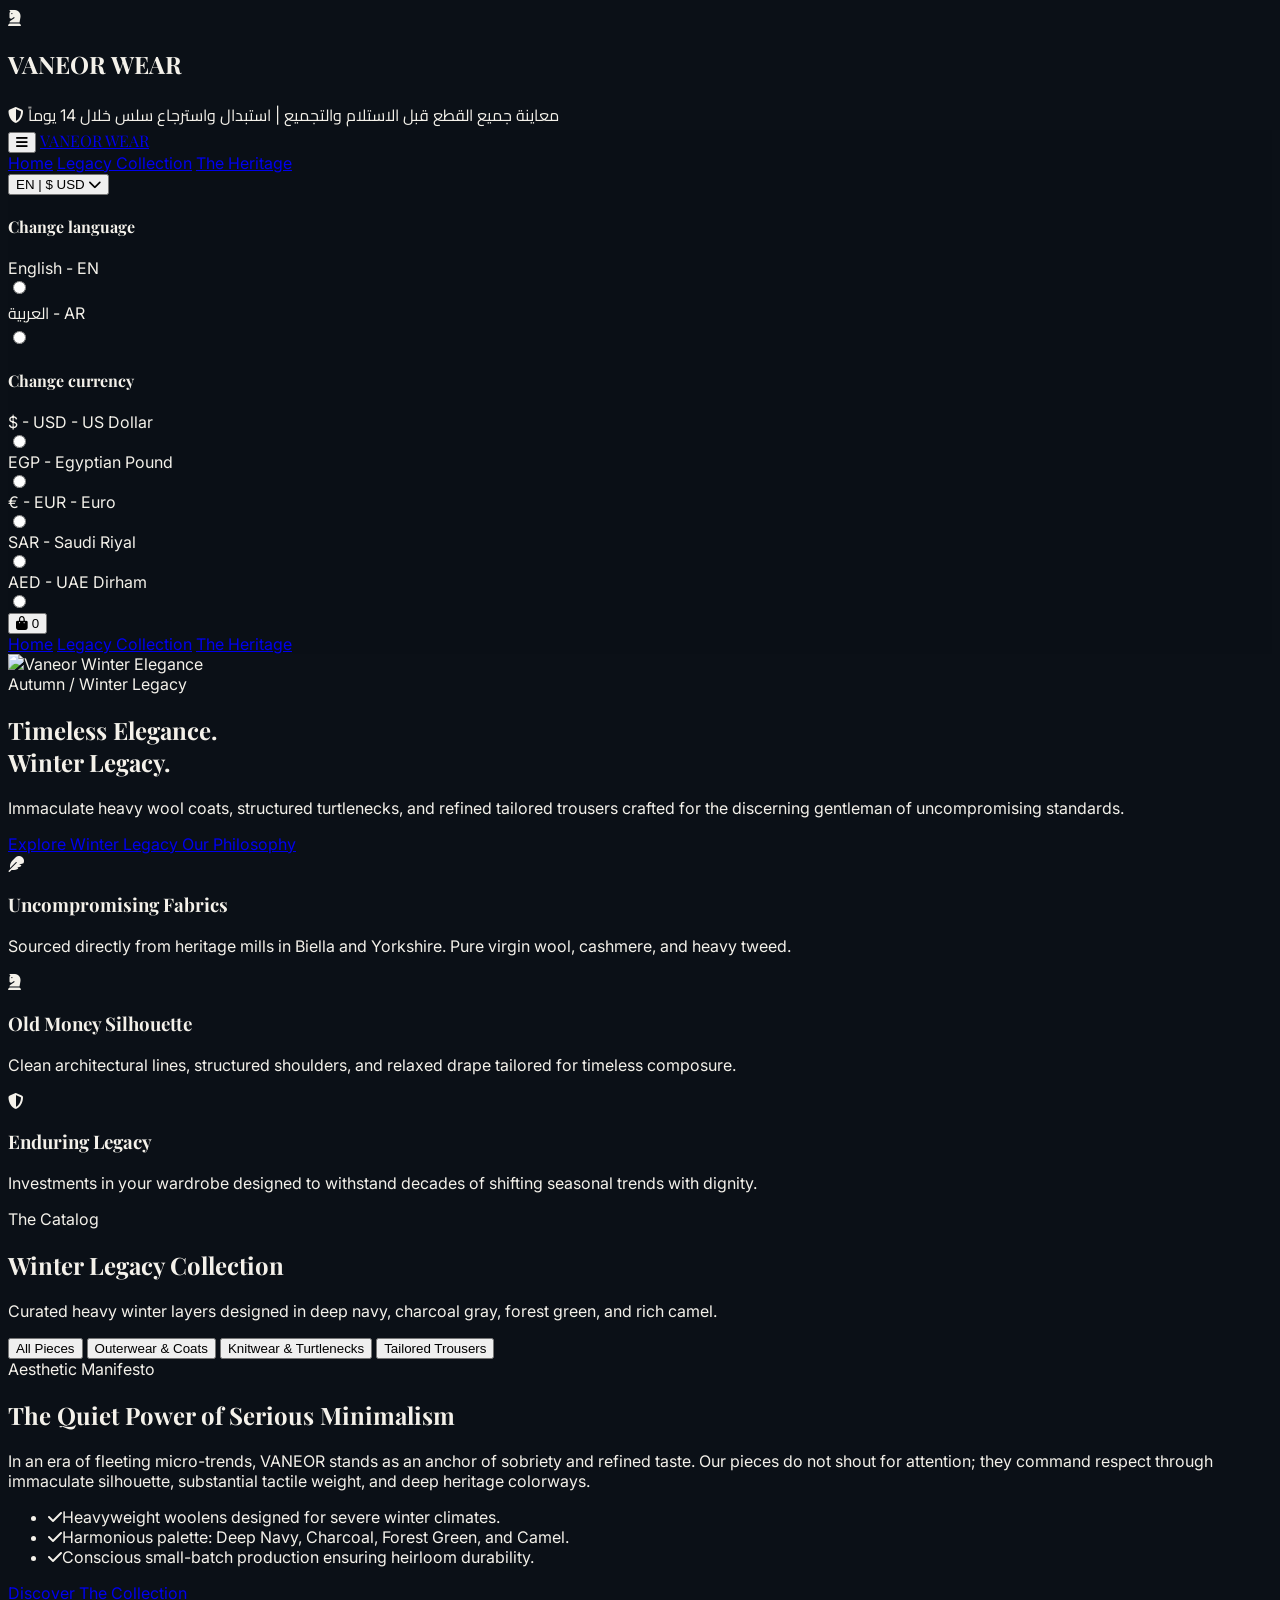
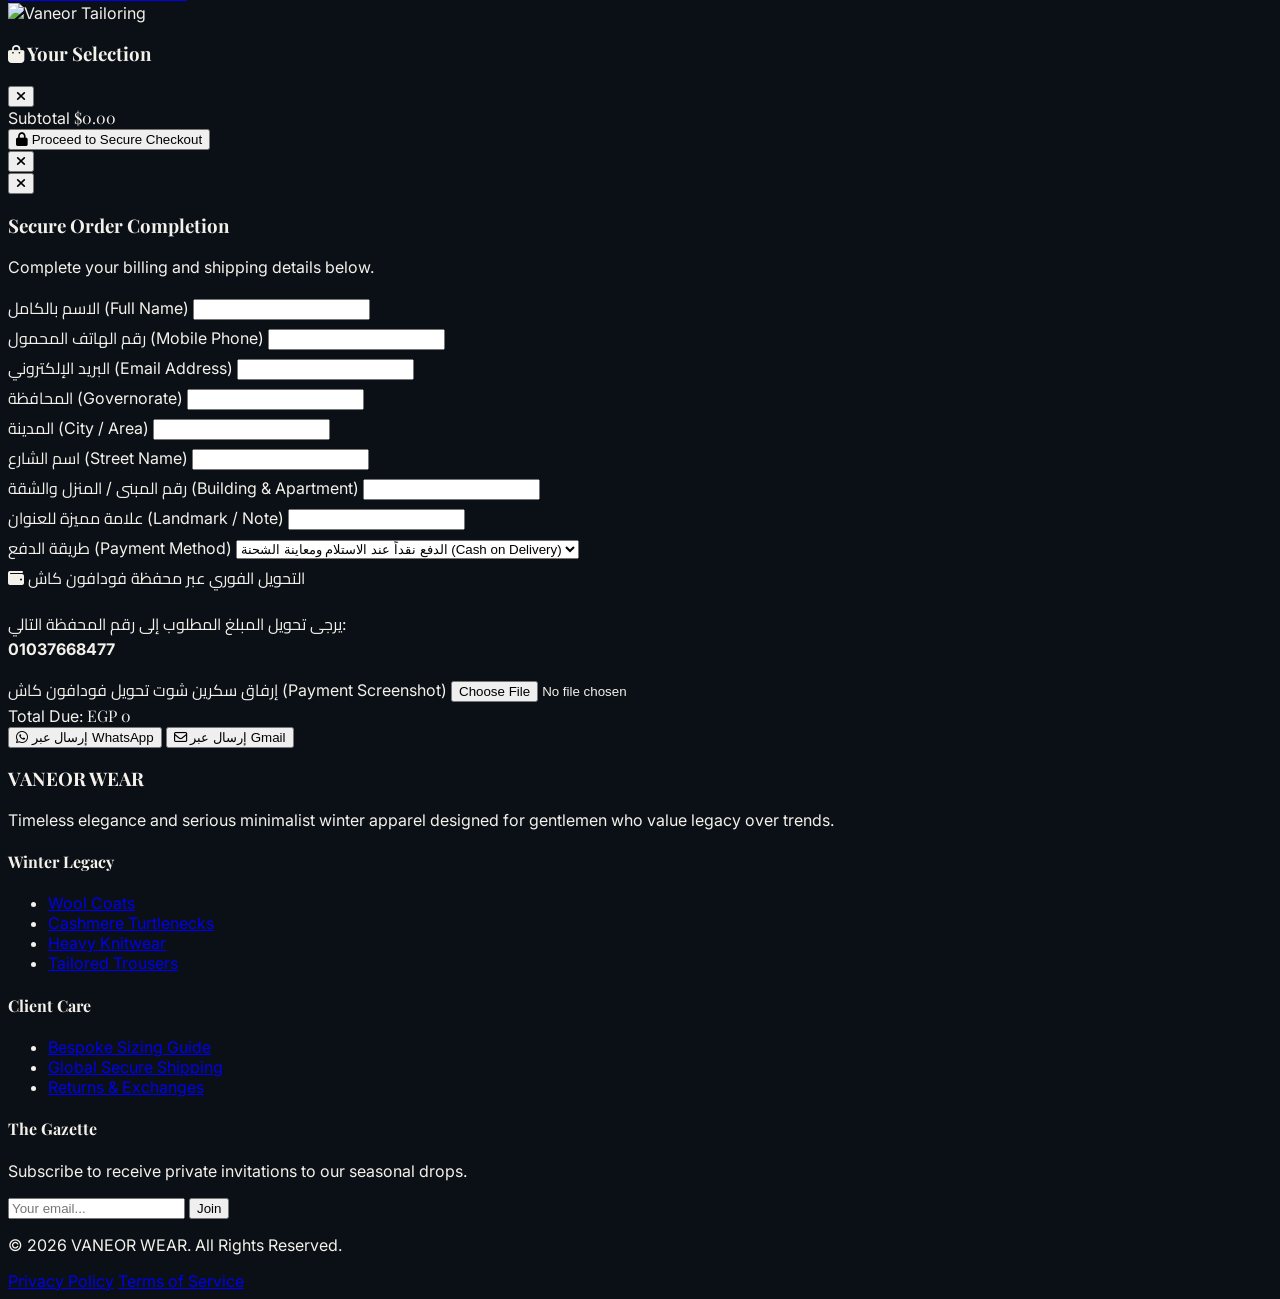
==== index.html @ 9602a4d9 "Update index.html" ====
<!DOCTYPE html>
<html lang="en" class="scroll-smooth" dir="ltr">
<head>
    <meta charset="UTF-8">
    <meta name="viewport" content="width=device-width, initial-scale=1.0">
    <title id="page-title">VANEOR WEAR | Timeless Elegance. Winter Legacy.</title>
    <meta name="description" content="VANEOR WEAR - Official Store for luxury winter apparel, heavy wool coats, and timeless minimalist menswear." />
    <script src="https://cdn.tailwindcss.com"></script>
    <script>
        tailwind.config = {
            theme: {
                extend: {
                    colors: {
                        vaneor: { navy: '#111827', charcoal: '#1F2937', forest: '#1E3A2F', camel: '#C5A880', cream: '#F4F1EA', sand: '#E6E1D6', dark: '#0B1017' }
                    },
                    fontFamily: { serif: ['Playfair Display', 'Cairo', 'serif'], sans: ['Inter', 'Cairo', 'sans-serif'] }
                }
            }
        }
    </script>
    <link rel="preconnect" href="https://fonts.googleapis.com">
    <link rel="preconnect" href="https://fonts.gstatic.com" crossorigin>
    <link href="https://fonts.googleapis.com/css2?family=Cairo:wght@400;600;700;900&family=Inter:wght@300;400;500;600&family=Playfair+Display:ital,wght@0,400;0,500;0,600;0,700;1,400&display=swap" rel="stylesheet">
    <link rel="stylesheet" href="https://cdnjs.cloudflare.com/ajax/libs/font-awesome/6.4.0/css/all.min.css">
    <link rel="stylesheet" href="https://cdn.jsdelivr.net/gh/lipis/flag-icons@7.0.0/css/flag-icons.min.css"/>
    <link rel="stylesheet" href="style.css">
</head>
<body class="bg-vaneor-dark text-vaneor-cream antialiased selection:bg-vaneor-camel selection:text-vaneor-dark">

    <!-- Global Loading Overlay to Prevent Content Flash -->
    <div id="store-loader" class="fixed inset-0 z-50 bg-vaneor-dark flex flex-col items-center justify-center transition-opacity duration-500">
        <div class="text-vaneor-camel text-4xl mb-4 animate-bounce"><i class="fa-solid fa-chess-knight"></i></div>
        <h2 class="font-serif text-xl tracking-[0.3em] text-vaneor-cream uppercase mb-2">VANEOR WEAR</h2>
        <div class="w-32 h-0.5 bg-gray-800 relative overflow-hidden">
            <div class="absolute inset-0 bg-vaneor-camel animate-[pulse_1s_infinite]"></div>
        </div>
    </div>

    <!-- Trust & Inspection Banner -->
    <div class="bg-vaneor-camel text-vaneor-dark text-[11px] sm:text-xs font-bold py-2 px-4 text-center tracking-wider uppercase border-b border-vaneor-camel/30">
        <i class="fa-solid fa-shield-halved mr-1"></i> <span data-i18n="trust-banner">معاينة جميع القطع قبل الاستلام والتجميع | استبدال واسترجاع سلس خلال 14 يوماً</span>
    </div>

    <!-- Navigation Bar -->
    <header id="navbar" class="sticky top-0 z-40 glass-nav border-b border-gray-800 transition-all duration-300">
        <div class="max-w-7xl mx-auto px-4 sm:px-6 lg:px-8 h-20 flex items-center justify-between">
            <button id="mobile-menu-btn" class="md:hidden text-vaneor-cream hover:text-vaneor-camel transition focus:outline-none p-1">
                <i class="fa-solid fa-bars text-xl"></i>
            </button>

            <a href="#" id="brand-logo-text" class="text-xl sm:text-3xl font-serif tracking-[0.2em] sm:tracking-[0.25em] font-bold text-vaneor-cream hover:text-vaneor-camel transition">
                VANEOR WEAR
            </a>

            <nav class="hidden md:flex items-center space-x-8 text-sm uppercase tracking-widest font-medium">
                <a href="#hero" data-i18n="nav-home" class="text-vaneor-camel transition">Home</a>
                <a href="#collection" data-i18n="nav-collection" class="hover:text-vaneor-camel transition">Legacy Collection</a>
                <a href="#about" data-i18n="nav-heritage" class="hover:text-vaneor-camel transition">The Heritage</a>
            </nav>

            <div class="flex items-center space-x-2 sm:space-x-4">
                <div class="relative">
                    <button id="lang-menu-btn" class="flex items-center space-x-1.5 sm:space-x-2 text-[11px] sm:text-xs uppercase tracking-wider text-vaneor-cream border border-gray-700 hover:border-vaneor-camel px-2.5 sm:px-3 py-1.5 rounded-sm bg-vaneor-navy/80 transition">
                        <span id="nav-flag-container" class="flex items-center"><span class="fi fi-gb text-xs sm:text-sm rounded-sm"></span></span>
                        <span id="nav-lang-code">EN</span>
                        <span class="text-gray-500">|</span>
                        <span id="nav-curr-code" class="text-vaneor-camel font-semibold">$ USD</span>
                        <i class="fa-solid fa-chevron-down text-[9px] text-vaneor-camel"></i>
                    </button>

                    <div id="lang-currency-dropdown" class="hidden absolute right-0 mt-3 w-64 sm:w-72 bg-vaneor-navy border border-gray-800 shadow-2xl rounded-sm p-4 sm:p-5 z-50 animate-fade-in text-left">
                        <div class="mb-4 pb-3 border-b border-gray-800">
                            <h4 data-i18n="change-language" class="text-xs font-semibold text-vaneor-camel uppercase tracking-wider mb-2.5">Change language</h4>
                            <div class="space-y-2 text-xs">
                                <label class="flex items-center justify-between cursor-pointer hover:text-vaneor-camel transition py-1">
                                    <div class="flex items-center space-x-3"><span class="fi fi-gb text-sm rounded-sm"></span><span>English - EN</span></div>
                                    <input type="radio" name="lang-option" value="en" onchange="setLanguage('en')" class="accent-vaneor-camel">
                                </label>
                                <label class="flex items-center justify-between cursor-pointer hover:text-vaneor-camel transition py-1">
                                    <div class="flex items-center space-x-3"><span class="fi fi-eg text-sm rounded-sm"></span><span>العربية - AR</span></div>
                                    <input type="radio" name="lang-option" value="ar" onchange="setLanguage('ar')" class="accent-vaneor-camel">
                                </label>
                            </div>
                        </div>

                        <div class="mb-1">
                            <h4 data-i18n="change-currency" class="text-xs font-semibold text-vaneor-camel uppercase tracking-wider mb-2.5">Change currency</h4>
                            <div class="space-y-2 text-xs">
                                <label class="flex items-center justify-between cursor-pointer hover:text-vaneor-camel transition py-1">
                                    <div class="flex items-center space-x-3"><span class="fi fi-us text-sm rounded-sm"></span><span>$ - USD - US Dollar</span></div>
                                    <input type="radio" name="curr-option" value="USD" onchange="setCurrency('USD')" class="accent-vaneor-camel">
                                </label>
                                <label class="flex items-center justify-between cursor-pointer hover:text-vaneor-camel transition py-1">
                                    <div class="flex items-center space-x-3"><span class="fi fi-eg text-sm rounded-sm"></span><span>EGP - Egyptian Pound</span></div>
                                    <input type="radio" name="curr-option" value="EGP" onchange="setCurrency('EGP')" class="accent-vaneor-camel">
                                </label>
                                <label class="flex items-center justify-between cursor-pointer hover:text-vaneor-camel transition py-1">
                                    <div class="flex items-center space-x-3"><span class="fi fi-eu text-sm rounded-sm"></span><span>€ - EUR - Euro</span></div>
                                    <input type="radio" name="curr-option" value="EUR" onchange="setCurrency('EUR')" class="accent-vaneor-camel">
                                </label>
                                <label class="flex items-center justify-between cursor-pointer hover:text-vaneor-camel transition py-1">
                                    <div class="flex items-center space-x-3"><span class="fi fi-sa text-sm rounded-sm"></span><span>SAR - Saudi Riyal</span></div>
                                    <input type="radio" name="curr-option" value="SAR" onchange="setCurrency('SAR')" class="accent-vaneor-camel">
                                </label>
                                <label class="flex items-center justify-between cursor-pointer hover:text-vaneor-camel transition py-1">
                                    <div class="flex items-center space-x-3"><span class="fi fi-ae text-sm rounded-sm"></span><span>AED - UAE Dirham</span></div>
                                    <input type="radio" name="curr-option" value="AED" onchange="setCurrency('AED')" class="accent-vaneor-camel">
                                </label>
                            </div>
                        </div>
                    </div>
                </div>

                <button id="cart-btn" class="relative text-vaneor-cream hover:text-vaneor-camel transition focus:outline-none p-2" aria-label="Shopping Cart">
                    <i class="fa-solid fa-bag-shopping text-xl"></i>
                    <span id="cart-badge" class="absolute top-0 right-0 bg-vaneor-camel text-vaneor-dark text-xs font-bold rounded-full h-5 w-5 flex items-center justify-center transform scale-0 transition-transform duration-300">0</span>
                </button>
            </div>
        </div>

        <div id="mobile-menu" class="hidden md:hidden bg-vaneor-navy/95 backdrop-blur-md border-b border-gray-800 px-6 py-6 space-y-4 animate-fade-in shadow-2xl">
            <a href="#hero" data-i18n="nav-home" onclick="toggleMobileMenu()" class="block text-sm uppercase tracking-widest text-vaneor-camel font-semibold">Home</a>
            <a href="#collection" data-i18n="nav-collection" onclick="toggleMobileMenu()" class="block text-sm uppercase tracking-widest text-gray-300 hover:text-vaneor-camel transition">Legacy Collection</a>
            <a href="#about" data-i18n="nav-heritage" onclick="toggleMobileMenu()" class="block text-sm uppercase tracking-widest text-gray-300 hover:text-vaneor-camel transition">The Heritage</a>
        </div>
    </header>

    <!-- Hero Section -->
    <section id="hero" class="relative min-h-[85vh] flex items-center justify-center overflow-hidden px-4">
        <div class="absolute inset-0 z-0">
           <img id="hero-bg-img" src="https://i.pinimg.com/736x/5d/62/13/5d62135a72920729abb6eb7f92fbeaf3.jpg" alt="Vaneor Winter Elegance" class="w-full h-full object-cover object-center filter brightness-[0.45] contrast-[1.1]">
            <div class="absolute inset-0 bg-gradient-to-t from-vaneor-dark via-transparent to-vaneor-dark/60"></div>
        </div>

        <div class="relative z-10 max-w-4xl mx-auto text-center py-20">
            <span id="hero-subtitle" data-i18n="hero-subtitle" class="inline-block text-xs sm:text-sm uppercase tracking-[0.3em] text-vaneor-camel mb-4 font-semibold border-b border-vaneor-camel/40 pb-2">
                Autumn / Winter Legacy
            </span>
            <h1 id="hero-title" class="text-3xl sm:text-6xl md:text-7xl font-serif font-bold tracking-tight text-vaneor-cream mb-6 leading-tight">
                Timeless Elegance. <br/><span class="italic font-normal text-vaneor-camel">Winter Legacy.</span>
            </h1>
            <p id="hero-desc" data-i18n="hero-desc" class="max-w-xl mx-auto text-sm sm:text-lg text-gray-300 font-light mb-8 sm:mb-10 leading-relaxed px-2">
                Immaculate heavy wool coats, structured turtlenecks, and refined tailored trousers crafted for the discerning gentleman of uncompromising standards.
            </p>
            <div class="flex flex-col sm:flex-row items-center justify-center gap-4 px-4">
                <a href="#collection" data-i18n="hero-btn-explore" class="w-full sm:w-auto px-8 py-4 bg-vaneor-camel text-vaneor-dark font-medium uppercase tracking-widest text-xs sm:text-sm hover:bg-white transition duration-300 shadow-xl text-center">
                    Explore Winter Legacy
                </a>
                <a href="#about" data-i18n="hero-btn-philosophy" class="w-full sm:w-auto px-8 py-4 border border-vaneor-cream/30 text-vaneor-cream font-medium uppercase tracking-widest text-xs sm:text-sm hover:border-vaneor-camel hover:text-vaneor-camel transition duration-300 text-center">
                    Our Philosophy
                </a>
            </div>
        </div>
    </section>

    <!-- Highlights -->
    <section class="py-12 sm:py-16 bg-vaneor-navy/50 border-y border-gray-800 px-4">
        <div class="max-w-7xl mx-auto">
            <div class="grid grid-cols-1 md:grid-cols-3 gap-8 text-center">
                <div class="p-4 sm:p-6">
                    <div class="text-vaneor-camel text-3xl mb-4"><i class="fa-solid fa-feather"></i></div>
                    <h3 data-i18n="feat1-title" class="font-serif text-lg font-semibold mb-2 text-vaneor-cream">Uncompromising Fabrics</h3>
                    <p data-i18n="feat1-desc" class="text-xs sm:text-sm text-gray-400 font-light">Sourced directly from heritage mills in Biella and Yorkshire. Pure virgin wool, cashmere, and heavy tweed.</p>
                </div>
                <div class="p-4 sm:p-6">
                    <div class="text-vaneor-camel text-3xl mb-4"><i class="fa-solid fa-chess-knight"></i></div>
                    <h3 data-i18n="feat2-title" class="font-serif text-lg font-semibold mb-2 text-vaneor-cream">Old Money Silhouette</h3>
                    <p data-i18n="feat2-desc" class="text-xs sm:text-sm text-gray-400 font-light">Clean architectural lines, structured shoulders, and relaxed drape tailored for timeless composure.</p>
                </div>
                <div class="p-4 sm:p-6">
                    <div class="text-vaneor-camel text-3xl mb-4"><i class="fa-solid fa-shield-halved"></i></div>
                    <h3 data-i18n="feat3-title" class="font-serif text-lg font-semibold mb-2 text-vaneor-cream">Enduring Legacy</h3>
                    <p data-i18n="feat3-desc" class="text-xs sm:text-sm text-gray-400 font-light">Investments in your wardrobe designed to withstand decades of shifting seasonal trends with dignity.</p>
                </div>
            </div>
        </div>
    </section>

    <!-- Catalog -->
    <section id="collection" class="py-16 sm:py-24 max-w-7xl mx-auto px-4 sm:px-6 lg:px-8">
        <div class="text-center max-w-2xl mx-auto mb-12 sm:mb-16">
            <span data-i18n="catalog-subtitle" class="text-xs uppercase tracking-[0.3em] text-vaneor-camel font-semibold mb-3 block">The Catalog</span>
            <h2 data-i18n="catalog-title" class="text-3xl sm:text-5xl font-serif font-bold text-vaneor-cream mb-4">Winter Legacy Collection</h2>
            <p data-i18n="catalog-desc" class="text-gray-400 text-xs sm:text-base font-light px-2">Curated heavy winter layers designed in deep navy, charcoal gray, forest green, and rich camel.</p>
        </div>

        <div id="filter-container" class="flex items-center justify-start sm:justify-center gap-2 overflow-x-auto pb-4 mb-10 no-scrollbar px-2">
            <button data-filter="all" data-i18n="filter-all" class="filter-btn active whitespace-nowrap px-5 py-2.5 text-xs uppercase tracking-widest font-medium transition duration-300 bg-vaneor-camel text-vaneor-dark shadow-md rounded-sm">All Pieces</button>
            <button data-filter="Outerwear" data-i18n="filter-outerwear" class="filter-btn whitespace-nowrap px-5 py-2.5 text-xs uppercase tracking-widest font-medium transition duration-300 bg-vaneor-navy/80 text-gray-300 hover:bg-vaneor-camel hover:text-vaneor-dark border border-gray-800 rounded-sm">Outerwear & Coats</button>
            <button data-filter="Knitwear" data-i18n="filter-knitwear" class="filter-btn whitespace-nowrap px-5 py-2.5 text-xs uppercase tracking-widest font-medium transition duration-300 bg-vaneor-navy/80 text-gray-300 hover:bg-vaneor-camel hover:text-vaneor-dark border border-gray-800 rounded-sm">Knitwear & Turtlenecks</button>
            <button data-filter="Trousers" data-i18n="filter-trousers" class="filter-btn whitespace-nowrap px-5 py-2.5 text-xs uppercase tracking-widest font-medium transition duration-300 bg-vaneor-navy/80 text-gray-300 hover:bg-vaneor-camel hover:text-vaneor-dark border border-gray-800 rounded-sm">Tailored Trousers</button>
        </div>

        <div id="product-grid" class="grid grid-cols-1 sm:grid-cols-2 lg:grid-cols-3 xl:grid-cols-4 gap-6 sm:gap-8 opacity-0 transition-opacity duration-500"></div>
    </section>

    <!-- Manifesto -->
    <section id="about" class="py-16 sm:py-24 bg-vaneor-navy/30 border-t border-gray-800 relative overflow-hidden px-4 sm:px-6 lg:px-8">
        <div class="max-w-7xl mx-auto">
            <div class="grid grid-cols-1 lg:grid-cols-2 gap-10 lg:gap-12 items-center">
                <div>
                    <span data-i18n="manifesto-tag" class="text-xs uppercase tracking-[0.3em] text-vaneor-camel font-semibold mb-3 block">Aesthetic Manifesto</span>
                    <h2 data-i18n="manifesto-title" class="text-2xl sm:text-4xl font-serif font-bold text-vaneor-cream mb-6 leading-snug">The Quiet Power of Serious Minimalism</h2>
                    <p data-i18n="manifesto-desc" class="text-gray-300 text-sm sm:text-base font-light mb-6 leading-relaxed">
                        In an era of fleeting micro-trends, VANEOR stands as an anchor of sobriety and refined taste. Our pieces do not shout for attention; they command respect through immaculate silhouette, substantial tactile weight, and deep heritage colorways.
                    </p>
                    <ul class="space-y-3 sm:space-y-4 mb-8 text-xs sm:text-sm text-gray-300 font-light">
                        <li class="flex items-center space-x-3"><i class="fa-solid fa-check text-vaneor-camel"></i><span data-i18n="m-point1">Heavyweight woolens designed for severe winter climates.</span></li>
                        <li class="flex items-center space-x-3"><i class="fa-solid fa-check text-vaneor-camel"></i><span data-i18n="m-point2">Harmonious palette: Deep Navy, Charcoal, Forest Green, and Camel.</span></li>
                        <li class="flex items-center space-x-3"><i class="fa-solid fa-check text-vaneor-camel"></i><span data-i18n="m-point3">Conscious small-batch production ensuring heirloom durability.</span></li>
                    </ul>
                    <a href="#collection" data-i18n="discover-btn" class="inline-block px-8 py-3.5 bg-transparent border border-vaneor-camel text-vaneor-camel hover:bg-vaneor-camel hover:text-vaneor-dark font-medium uppercase tracking-widest text-xs transition duration-300 text-center w-full sm:w-auto">
                        Discover The Collection
                    </a>
                </div>
                <div class="relative">
                    <div class="aspect-[4/5] overflow-hidden rounded-sm shadow-2xl border border-gray-800">
                        <img src="https://images.unsplash.com/photo-1507679799987-c73779587ccf?auto=format&fit=crop&q=80&w=1000" alt="Vaneor Tailoring" class="w-full h-full object-cover filter brightness-[0.85]">
                    </div>
                </div>
            </div>
        </div>
    </section>

    <!-- Cart Drawer -->
    <div id="cart-drawer" class="fixed inset-0 z-50 overflow-hidden pointer-events-none">
        <div id="cart-backdrop" class="absolute inset-0 bg-black/60 backdrop-blur-sm opacity-0 transition-opacity duration-300 pointer-events-none"></div>
        <div id="cart-panel" class="absolute inset-y-0 right-0 max-w-full sm:max-w-md w-full bg-vaneor-navy border-l border-gray-800 shadow-2xl flex flex-col transform translate-x-full transition-transform duration-300 pointer-events-auto">
            <div class="p-5 sm:p-6 border-b border-gray-800 flex items-center justify-between">
                <h3 class="font-serif text-lg sm:text-xl font-bold text-vaneor-cream flex items-center gap-2">
                    <i class="fa-solid fa-bag-shopping text-vaneor-camel"></i> <span data-i18n="cart-title">Your Selection</span>
                </h3>
                <button id="close-cart" class="text-gray-400 hover:text-vaneor-cream transition p-2"><i class="fa-solid fa-xmark text-xl"></i></button>
            </div>
            <div id="cart-items-container" class="flex-1 overflow-y-auto p-5 sm:p-6 space-y-4 divide-y divide-gray-800/60"></div>
            <div class="p-5 sm:p-6 border-t border-gray-800 bg-vaneor-dark/50">
                <div class="flex justify-between items-center mb-4">
                    <span data-i18n="cart-subtotal" class="text-xs sm:text-sm uppercase tracking-wider text-gray-400">Subtotal</span>
                    <span id="cart-total" class="font-serif text-lg sm:text-xl font-bold text-vaneor-camel">$0.00</span>
                </div>
                <button id="checkout-btn" data-i18n="cart-checkout" class="w-full py-3.5 sm:py-4 bg-vaneor-camel text-vaneor-dark font-medium uppercase tracking-widest text-xs hover:bg-white transition duration-300 shadow-xl flex items-center justify-center gap-2">
                    <i class="fa-solid fa-lock text-xs"></i> Proceed to Secure Checkout
                </button>
            </div>
        </div>
    </div>

    <!-- Quick View Modal -->
    <div id="quick-view-modal" class="fixed inset-0 z-50 flex items-center justify-center p-3 sm:p-4 overflow-y-auto opacity-0 pointer-events-none transition-opacity duration-300">
        <div id="modal-backdrop" class="fixed inset-0 bg-black/70 backdrop-blur-md"></div>
        <div class="relative bg-vaneor-navy border border-gray-800 rounded-sm max-w-4xl w-full p-4 sm:p-8 z-10 shadow-2xl transform scale-95 transition-transform duration-300 my-auto max-h-[90vh] overflow-y-auto" id="modal-content-box">
            <button id="close-modal" class="absolute top-3 right-3 sm:top-4 sm:right-4 text-gray-400 hover:text-vaneor-cream transition p-2 z-20"><i class="fa-solid fa-xmark text-xl"></i></button>
            <div id="modal-body" class="grid grid-cols-1 md:grid-cols-2 gap-6 sm:gap-8 items-center pt-4 sm:pt-0"></div>
        </div>
    </div>

    <!-- Checkout Modal -->
    <div id="checkout-modal" class="fixed inset-0 z-50 flex items-center justify-center p-3 sm:p-4 overflow-y-auto opacity-0 pointer-events-none transition-opacity duration-300">
        <div id="checkout-backdrop" class="fixed inset-0 bg-black/70 backdrop-blur-md"></div>
        <div class="relative bg-vaneor-navy border border-gray-800 rounded-sm max-w-2xl w-full p-5 sm:p-8 z-10 shadow-2xl transform scale-95 transition-transform duration-300 my-auto max-h-[90vh] overflow-y-auto">
            <button id="close-checkout" class="absolute top-3 right-3 sm:top-4 sm:right-4 text-gray-400 hover:text-vaneor-cream transition p-2"><i class="fa-solid fa-xmark text-xl"></i></button>
            <h3 data-i18n="checkout-title" class="font-serif text-xl sm:text-2xl font-bold text-vaneor-cream mb-1">Secure Order Completion</h3>
            <p data-i18n="checkout-desc" class="text-xs text-gray-400 mb-6">Complete your billing and shipping details below.</p>
            
           <form id="order-form" class="space-y-4" autocomplete="off">
                <div>
                    <label class="block text-xs uppercase tracking-wider text-gray-300 mb-1 font-bold">الاسم بالكامل (Full Name)</label>
                    <input type="text" id="cust-name" required class="w-full bg-vaneor-dark border border-gray-700 rounded-sm px-4 py-3 text-sm text-vaneor-cream focus:outline-none focus:border-vaneor-camel">
                </div>
                
                <div class="grid grid-cols-1 sm:grid-cols-2 gap-4">
                    <div>
                        <label class="block text-xs uppercase tracking-wider text-gray-300 mb-1 font-bold">رقم الهاتف المحمول (Mobile Phone)</label>
                        <input type="tel" id="cust-phone" required class="w-full bg-vaneor-dark border border-gray-700 rounded-sm px-4 py-3 text-sm text-vaneor-cream focus:outline-none focus:border-vaneor-camel">
                    </div>
                    <div>
                        <label class="block text-xs uppercase tracking-wider text-gray-300 mb-1 font-bold">البريد الإلكتروني (Email Address)</label>
                        <input type="email" id="cust-email" required class="w-full bg-vaneor-dark border border-gray-700 rounded-sm px-4 py-3 text-sm text-vaneor-cream focus:outline-none focus:border-vaneor-camel">
                    </div>
                </div>

                <div class="grid grid-cols-1 sm:grid-cols-2 gap-4">
                    <div>
                        <label class="block text-xs uppercase tracking-wider text-gray-300 mb-1 font-bold">المحافظة (Governorate)</label>
                        <input type="text" id="cust-gov" required class="w-full bg-vaneor-dark border border-gray-700 rounded-sm px-4 py-3 text-sm text-vaneor-cream focus:outline-none focus:border-vaneor-camel">
                    </div>
                    <div>
                        <label class="block text-xs uppercase tracking-wider text-gray-300 mb-1 font-bold">المدينة (City / Area)</label>
                        <input type="text" id="cust-city" required class="w-full bg-vaneor-dark border border-gray-700 rounded-sm px-4 py-3 text-sm text-vaneor-cream focus:outline-none focus:border-vaneor-camel">
                    </div>
                </div>

                <div class="grid grid-cols-1 sm:grid-cols-2 gap-4">
                    <div>
                        <label class="block text-xs uppercase tracking-wider text-gray-300 mb-1 font-bold">اسم الشارع (Street Name)</label>
                        <input type="text" id="cust-street" required class="w-full bg-vaneor-dark border border-gray-700 rounded-sm px-4 py-3 text-sm text-vaneor-cream focus:outline-none focus:border-vaneor-camel">
                    </div>
                    <div>
                        <label class="block text-xs uppercase tracking-wider text-gray-300 mb-1 font-bold">رقم المبنى / المنزل والشقة (Building & Apartment)</label>
                        <input type="text" id="cust-building" required class="w-full bg-vaneor-dark border border-gray-700 rounded-sm px-4 py-3 text-sm text-vaneor-cream focus:outline-none focus:border-vaneor-camel">
                    </div>
                </div>

                <div>
                    <label class="block text-xs uppercase tracking-wider text-gray-300 mb-1 font-bold">علامة مميزة للعنوان (Landmark / Note)</label>
                    <input type="text" id="cust-landmark" class="w-full bg-vaneor-dark border border-gray-700 rounded-sm px-4 py-3 text-sm text-vaneor-cream focus:outline-none focus:border-vaneor-camel">
                </div>

                <div class="border-t border-gray-800 pt-4">
                    <label class="block text-xs uppercase tracking-wider text-vaneor-camel mb-2 font-bold">طريقة الدفع (Payment Method)</label>
                    <select id="cust-payment-method" onchange="togglePaymentFields(this.value)" class="w-full bg-vaneor-dark border border-gray-700 rounded-sm px-4 py-3 text-sm text-vaneor-cream focus:outline-none focus:border-vaneor-camel">
                        <option value="cod">الدفع نقداً عند الاستلام ومعاينة الشحنة (Cash on Delivery)</option>
                        <option value="vodafone">فودافون كاش (Vodafone Cash)</option>
                    </select>
                </div>

                <div id="vodafone-details-container" class="hidden space-y-3 p-4 bg-vaneor-navy/80 border border-vaneor-camel/40 rounded-sm">
                    <div class="flex items-center space-x-2 text-vaneor-camel font-bold text-xs">
                        <i class="fa-solid fa-wallet text-sm"></i>
                        <span>التحويل الفوري عبر محفظة فودافون كاش</span>
                    </div>
                    <p class="text-xs text-gray-300 leading-relaxed font-light">
                        يرجى تحويل المبلغ المطلوب إلى رقم المحفظة التالي: <br>
                        <strong class="text-vaneor-camel text-sm tracking-wider select-all bg-vaneor-dark px-2 py-1 inline-block mt-1 border border-gray-700" id="vodafone-number-display">01037668477</strong>
                    </p>
                    <div>
                        <label class="block text-xs uppercase tracking-wider text-vaneor-camel mb-1 font-bold">إرفاق سكرين شوت تحويل فودافون كاش (Payment Screenshot)</label>
                        <input type="file" id="vodafone-receipt-file" accept="image/*" onchange="handleFileSelect(this)" class="w-full bg-vaneor-dark border border-gray-700 rounded-sm px-3 py-2 text-xs text-gray-400 file:mr-4 file:py-1.5 file:px-3 file:rounded-sm file:border-0 file:text-xs file:font-bold file:bg-vaneor-camel file:text-vaneor-dark hover:file:bg-white cursor-pointer">
                        <span id="file-chosen-name" class="text-[11px] text-vaneor-camel mt-1 block font-bold"></span>
                    </div>
                </div>

                <div class="pt-4 flex flex-col sm:flex-row items-center justify-between gap-4 border-t border-gray-800">
                    <div>
                        <span data-i18n="total-due" class="text-xs text-gray-400 block">Total Due:</span>
                        <span id="checkout-total-price" class="font-serif text-lg font-bold text-vaneor-camel">EGP 0</span>
                    </div>
                    <div class="flex flex-col sm:flex-row gap-2 w-full sm:w-auto">
                        <button type="button" onclick="dispatchOrder('whatsapp')" class="w-full sm:w-auto px-6 py-3.5 bg-emerald-600 hover:bg-emerald-500 text-white font-bold uppercase tracking-widest text-xs transition duration-300 shadow-xl flex items-center justify-center gap-2">
                            <i class="fa-brands fa-whatsapp text-base"></i> إرسال عبر WhatsApp
                        </button>
                        <button type="button" onclick="dispatchOrder('gmail')" class="w-full sm:w-auto px-6 py-3.5 bg-vaneor-camel text-vaneor-dark font-bold uppercase tracking-widest text-xs hover:bg-white transition duration-300 shadow-xl flex items-center justify-center gap-2">
                            <i class="fa-regular fa-envelope text-base"></i> إرسال عبر Gmail
                        </button>
                    </div>
                </div>
            </form>
        </div>
    </div>

    <!-- Toast Container -->
    <div id="toast-container" class="fixed bottom-6 right-6 z-50 flex flex-col space-y-3 pointer-events-none max-w-[90vw]"></div>

    <!-- Footer -->
    <footer id="footer" class="bg-vaneor-dark border-t border-gray-800 pt-16 pb-12 px-4 sm:px-6 lg:px-8">
        <div class="max-w-7xl mx-auto">
            <div class="grid grid-cols-1 sm:grid-cols-2 md:grid-cols-4 gap-10 mb-12">
                <div class="space-y-4">
                    <h3 id="footer-brand" class="text-2xl font-serif font-bold tracking-[0.2em] text-vaneor-cream">VANEOR WEAR</h3>
                    <p data-i18n="footer-about" class="text-xs text-gray-400 font-light leading-relaxed">
                        Timeless elegance and serious minimalist winter apparel designed for gentlemen who value legacy over trends.
                    </p>
                </div>
                <div>
                    <h4 data-i18n="footer-legacy" class="text-xs uppercase tracking-[0.2em] font-semibold text-vaneor-camel mb-4">Winter Legacy</h4>
                    <ul class="space-y-2.5 text-xs text-gray-400 font-light">
                        <li><a href="#collection" data-i18n="cat-coats" class="hover:text-vaneor-cream transition">Wool Coats</a></li>
                        <li><a href="#collection" data-i18n="cat-turtlenecks" class="hover:text-vaneor-cream transition">Cashmere Turtlenecks</a></li>
                        <li><a href="#collection" data-i18n="cat-knitwear" class="hover:text-vaneor-cream transition">Heavy Knitwear</a></li>
                        <li><a href="#collection" data-i18n="cat-trousers" class="hover:text-vaneor-cream transition">Tailored Trousers</a></li>
                    </ul>
                </div>
                <div>
                    <h4 data-i18n="footer-care" class="text-xs uppercase tracking-[0.2em] font-semibold text-vaneor-camel mb-4">Client Care</h4>
                    <ul class="space-y-2.5 text-xs text-gray-400 font-light">
                        <li><a href="#" data-i18n="care-size" class="hover:text-vaneor-cream transition">Bespoke Sizing Guide</a></li>
                        <li><a href="#" data-i18n="care-shipping" class="hover:text-vaneor-cream transition">Global Secure Shipping</a></li>
                        <li><a href="#" data-i18n="care-returns" class="hover:text-vaneor-cream transition">Returns & Exchanges</a></li>
                    </ul>
                </div>
                <div>
                    <h4 data-i18n="footer-gazette" class="text-xs uppercase tracking-[0.2em] font-semibold text-vaneor-camel mb-4">The Gazette</h4>
                    <p data-i18n="gazette-desc" class="text-xs text-gray-400 font-light mb-4">Subscribe to receive private invitations to our seasonal drops.</p>
                    <form onsubmit="event.preventDefault(); showToast('Subscribed successfully to Vaneor Gazette.');" class="flex">
                        <input type="email" placeholder="Your email..." required class="bg-vaneor-navy border border-gray-700 text-xs px-3 py-2.5 text-vaneor-cream focus:outline-none focus:border-vaneor-camel w-full">
                        <button type="submit" data-i18n="join-btn" class="bg-vaneor-camel text-vaneor-dark px-4 py-2.5 text-xs uppercase font-medium hover:bg-white transition">Join</button>
                    </form>
                </div>
            </div>
            <div class="border-t border-gray-900 pt-8 flex flex-col sm:flex-row items-center justify-between text-xs text-gray-500 font-light gap-4">
                <p>&copy; 2026 VANEOR WEAR. All Rights Reserved.</p>
                <div class="flex space-x-6">
                    <a href="#" class="hover:text-gray-400 transition">Privacy Policy</a>
                    <a href="#" class="hover:text-gray-400 transition">Terms of Service</a>
                </div>
            </div>
        </div>
    </footer>

    <!-- Firebase Storefront Script -->
    <script type="module">
        import { initializeApp } from "https://www.gstatic.com/firebasejs/10.12.0/firebase-app.js";
        import { getFirestore, collection, getDocs, getDoc, doc } from "https://www.gstatic.com/firebasejs/10.12.0/firebase-firestore.js";

        const firebaseConfig = {
            apiKey: "AIzaSyDbU4p7LYnhFE1Pdbgw1_2EjeDHHv4ca-8",
            authDomain: "vaneor-wear-b37cb.firebaseapp.com",
            projectId: "vaneor-wear-b37cb",
            storageBucket: "vaneor-wear-b37cb.appspot.com",
            messagingSenderId: "241436806989",
            appId: "1:241436806989:web:88460822fd2882e1edf104"
        };

        const app = initializeApp(firebaseConfig);
        const db = getFirestore(app);

        // Currencies with live exchange rates fallback
       const currencies = {
            EGP: { symbol: 'EGP ', rate: 1, name: 'Egyptian Pound' },
            USD: { symbol: '$', rate: 1 / 50.5, name: 'US Dollar' }, // أو معدل الصرف الحقيقي الحالي
            EUR: { symbol: '€', rate: 1 / 55, name: 'Euro' },
            SAR: { symbol: 'SAR ', rate: 1 / 13.5, name: 'Saudi Riyal' },
            AED: { symbol: 'AED ', rate: 1 / 13.7, name: 'UAE Dirham' }
        };

        const flags = { en: 'fi-gb', ar: 'fi-eg' };

        const translations = {
            en: {
                "change-language": "Change language", "change-currency": "Change currency",
                "nav-home": "Home", "nav-collection": "Legacy Collection", "nav-heritage": "The Heritage",
                "hero-subtitle": "Autumn / Winter Legacy", "hero-title": "Timeless Elegance. Winter Legacy.",
                "hero-desc": "Immaculate heavy wool coats, structured turtlenecks, and refined tailored trousers.",
                "hero-btn-explore": "Explore Winter Legacy", "hero-btn-philosophy": "Our Philosophy",
                "catalog-subtitle": "The Catalog", "catalog-title": "Winter Legacy Collection",
                "catalog-desc": "Curated heavy winter layers designed in deep navy, charcoal gray, forest green, and rich camel.",
                "filter-all": "All Pieces", "filter-outerwear": "Outerwear & Coats", "filter-knitwear": "Knitwear & Turtlenecks", "filter-trousers": "Tailored Trousers",
                "cart-title": "Your Selection", "cart-subtotal": "Subtotal", "cart-checkout": "Proceed to Secure Checkout",
                "checkout-title": "Secure Order Completion", "checkout-desc": "Complete your billing and shipping details below.",
                "total-due": "Total Due:", "quick-view": "Select Size & Details", "add-bag": "Add to Bag", "select-size": "Select Size Required", "size-warning": "Please select a size before adding to bag."
            },
            ar: {
                "change-language": "تغيير اللغة", "change-currency": "تغيير العملة",
                "nav-home": "الرئيسية", "nav-collection": "المجموعة الشتوية", "nav-heritage": "عن الفخامة",
                "hero-subtitle": "إرث الخريف والشتاء", "hero-title": "أناقة خالدة. إرث شتوي.",
                "hero-desc": "معاطف صوف ثقيلة، بلوفرات هاي كول فاخرة، وبنطلونات كلاسيكية مفصلة صُممت للرجل الأنيق.",
                "hero-btn-explore": "اكتشف المجموعة الشتوية", "hero-btn-philosophy": "فلسفتنا",
                "catalog-subtitle": "الكتالوج", "catalog-title": "تشكيلة الشتاء الملكية",
                "catalog-desc": "قطع كلاسيكية فاخرة بألوان الشتاء الجادة.",
                "filter-all": "جميع القطع", "filter-outerwear": "معاطف وجواكت", "filter-knitwear": "تريكو وهاي كول", "filter-trousers": "بنطلونات كلاسيك",
                "cart-title": "حقيبة التسوق", "cart-subtotal": "المجموع الفرعي", "cart-checkout": "إتمام الطلب الفاخر",
                "checkout-title": "تأكيد الطلب الفاخر", "checkout-desc": "قم بإدخال بيانات الشحن والدفع الخاصة بك أدناه.",
                "total-due": "المجموع الكلي:", "quick-view": "اختر المقاس والتفاصيل", "add-bag": "إضافة للحقيبة", "select-size": "اختر المقاس المطلوب", "size-warning": "يرجى اختيار المقاس المناسب قبل الإضافة للحقيّبة."
            }
        };

        let currentLang = localStorage.getItem('vaneor_lang') || 'en';
        let currentCurr = localStorage.getItem('vaneor_curr') || 'USD';
        let products = [];
        let siteContent = {};
        let siteSettings = {};
        let cart = JSON.parse(localStorage.getItem('vaneor_cart')) || [];
        let selectedSizeState = null;
        let currentQuantityState = 1;
        let pendingActionUrl = null;

        const kachingAudio = new Audio('https://assets.mixkit.co/active_storage/sfx/2013/2013-preview.mp3');

        // Fetch live market exchange rates automatically
        async function fetchLiveExchangeRates() {
            try {
                const response = await fetch('https://open.er-api.com/v6/latest/USD');
                const data = await response.json();
                if (data && data.rates) {
                    if (data.rates.EGP) currencies.EGP.rate = data.rates.EGP;
                    if (data.rates.EUR) currencies.EUR.rate = data.rates.EUR;
                    if (data.rates.SAR) currencies.SAR.rate = data.rates.SAR;
                    if (data.rates.AED) currencies.AED.rate = data.rates.AED;
                }
            } catch (e) {
                console.warn("Using fallback static exchange rates:", e);
            }
        }

        async function initStore() {
            try {
                // Fetch live exchange rates in background
                await fetchLiveExchangeRates();

                // Fetch Products from Cloud Firestore
                const querySnapshot = await getDocs(collection(db, "products"));
                products = [];
                querySnapshot.forEach((docSnap) => {
                    products.push(docSnap.data());
                });

                // Fetch Settings
                const settingsDoc = await getDoc(doc(db, "settings", "store_settings"));
                if(settingsDoc.exists()) {
                    siteSettings = settingsDoc.data();
                } else {
                    siteSettings = { whatsapp: "201037664877", email: "vaneor.wear@gmail.com" };
                }

                // Fetch Content
                const contentDoc = await getDoc(doc(db, "content", "store_content"));
                if(contentDoc.exists()) {
                    siteContent = contentDoc.data();
                } else {
                    siteContent = {
                        brand: "VANEOR WEAR",
                        subtitle: "Autumn / Winter Legacy",
                        title: "Timeless Elegance. Winter Legacy.",
                        heroBg: "https://i.pinimg.com/736x/5d/62/13/5d62135a72920729abb6eb7f92fbeaf3.jpg",
                        desc: "Immaculate heavy wool coats..."
                    };
                }

                // Update UI elements dynamically from cloud
                applySiteContent();
                initRadioStates();
                applyLanguage(currentLang);
                applyCurrency(currentCurr);
                renderProducts('all');
                updateCartUI();
                setupEventListeners();
                createCustomAlertModal();

                // Smoothly hide loader and reveal product grid
                const loader = document.getElementById('store-loader');
                if(loader) {
                    loader.style.opacity = '0';
                    setTimeout(() => loader.remove(), 500);
                }
                document.getElementById('product-grid').classList.remove('opacity-0');

            } catch (err) {
                console.error("Error initializing cloud store:", err);
                const loader = document.getElementById('store-loader');
                if(loader) loader.remove();
                document.getElementById('product-grid').classList.remove('opacity-0');
            }
        }

        function initRadioStates() {
            const langRadio = document.querySelector(`input[name="lang-option"][value="${currentLang}"]`);
            if(langRadio) langRadio.checked = true;

            const currRadio = document.querySelector(`input[name="curr-option"][value="${currentCurr}"]`);
            if(currRadio) currRadio.checked = true;
        }

      window.formatPrice = function(baseAmount) {
            const curr = currencies[currentCurr] || currencies.EGP;
            const converted = baseAmount * curr.rate;
            return `${curr.symbol}${converted.toLocaleString(undefined, { minimumFractionDigits: 0, maximumFractionDigits: 2 })}`;
        }

        window.setLanguage = function(lang) {
            currentLang = lang;
            localStorage.setItem('vaneor_lang', lang);
            applyLanguage(lang);
            renderProducts('all');
            updateCartUI();
        }

        function applyLanguage(lang) {
            document.documentElement.lang = lang;
            document.documentElement.dir = lang === 'ar' ? 'rtl' : 'ltr';

            const flagClass = flags[lang] || 'fi-gb';
            document.getElementById('nav-flag-container').innerHTML = `<span class="fi ${flagClass} text-xs sm:text-sm rounded-sm"></span>`;
            document.getElementById('nav-lang-code').innerText = lang.toUpperCase();

            document.querySelectorAll('[data-i18n]').forEach(el => {
                const key = el.getAttribute('data-i18n');
                const langDict = translations[lang] || translations.en;
                if (langDict && langDict[key]) {
                    el.innerText = langDict[key];
                }
            });
        }

        window.setCurrency = function(currCode) {
            currentCurr = currCode;
            localStorage.setItem('vaneor_curr', currCode);
            applyCurrency(currCode);
            renderProducts('all');
            updateCartUI();
        }

        function applyCurrency(currCode) {
            const curr = currencies[currCode] || currencies.USD;
            document.getElementById('nav-curr-code').innerText = `${curr.symbol.trim()}${currCode}`;
        }

        function applySiteContent() {
            if(siteContent.brand) {
                document.getElementById('brand-logo-text').innerText = siteContent.brand;
                document.getElementById('footer-brand').innerText = siteContent.brand;
            }
            if(siteContent.heroBg) {
                document.getElementById('hero-bg-img').src = siteContent.heroBg;
            }
        }

        function toggleMobileMenu() {
            document.getElementById('mobile-menu').classList.toggle('hidden');
        }

        window.togglePaymentFields = function(method) {
            const vodafoneContainer = document.getElementById('vodafone-details-container');
            if (method === 'vodafone') {
                vodafoneContainer.classList.remove('hidden');
                document.getElementById('vodafone-number-display').innerText = siteSettings.whatsapp || "01037668477";
            } else {
                vodafoneContainer.classList.add('hidden');
            }
        }

        window.handleFileSelect = function(input) {
            const chosenNameSpan = document.getElementById('file-chosen-name');
            if (input.files && input.files[0]) {
                chosenNameSpan.innerText = ` تم اختيار الملف: ${input.files[0].name}`;
            } else {
                chosenNameSpan.innerText = '';
            }
        }

        function renderProducts(filterCategory) {
            const productGrid = document.getElementById('product-grid');
            productGrid.innerHTML = '';
            const filtered = filterCategory === 'all' ? products : products.filter(p => p.category === filterCategory);

            if (filtered.length === 0) {
                productGrid.innerHTML = `<p class="col-span-full text-center text-gray-500 py-12">No pieces found in this category.</p>`;
                return;
            }

            const t = translations[currentLang] || translations.en;

            filtered.forEach(p => {
                const images = (p.images && p.images.length > 0) ? p.images : [p.image || 'https://placehold.co/800x1000'];
                const mainImg = images[0];
                const secondaryImg = images[1] ? images[1] : mainImg;

                let priceHtml = `<span class="font-serif text-base sm:text-lg font-bold text-vaneor-camel">${formatPrice(p.price)}</span>`;
                if (p.oldPrice && p.oldPrice > p.price) {
                    priceHtml = `
                        <div class="flex items-center gap-2">
                            <span class="font-serif text-base sm:text-lg font-bold text-vaneor-camel">${formatPrice(p.price)}</span>
                            <span class="text-xs text-gray-400 line-through">${formatPrice(p.oldPrice)}</span>
                        </div>
                    `;
                }

                const card = document.createElement('div');
                card.className = "group glass-card rounded-sm overflow-hidden flex flex-col transition duration-300 animate-fade-in";
                card.innerHTML = `
                    <div class="relative aspect-[4/5] overflow-hidden bg-vaneor-navy cursor-pointer" onclick="openQuickView(${p.id})">
                        <img src="${mainImg}" alt="${p.name}" class="w-full h-full object-cover object-center transition duration-500 ${images.length > 1 ? 'group-hover:opacity-0' : 'group-hover:scale-105'}" onerror="this.src='https://placehold.co/800x1000/111827/F4F1EA?text=VANEOR'">
                        
                        ${images.length > 1 ? `
                        <img src="${secondaryImg}" alt="${p.name} alternate" class="absolute inset-0 w-full h-full object-cover object-center opacity-0 group-hover:opacity-100 transition duration-500" onerror="this.src='https://placehold.co/800x1000/111827/F4F1EA?text=VANEOR'">
                        ` : ''}

                        <div class="absolute inset-0 bg-black/20 opacity-0 group-hover:opacity-100 transition duration-300 flex items-end justify-center p-4">
                            <button onclick="event.stopPropagation(); openQuickView(${p.id})" class="w-full py-3 bg-vaneor-dark/95 backdrop-blur text-vaneor-cream text-xs uppercase tracking-widest font-bold hover:bg-vaneor-camel hover:text-vaneor-dark transition duration-300">
                                ${t["quick-view"] || "Quick View"}
                            </button>
                        </div>
                        <span class="absolute top-3 right-3 bg-vaneor-dark/80 backdrop-blur text-vaneor-camel text-[10px] uppercase tracking-wider px-2.5 py-1 font-bold">
                            ${p.category}
                        </span>
                    </div>
                    <div class="p-4 sm:p-6 flex flex-col flex-1 justify-between">
                        <div>
                            <span class="text-[10px] sm:text-[11px] uppercase tracking-widest text-gray-400 block mb-1 font-bold">${p.color || 'Winter Palette'}</span>
                            <h3 class="font-serif text-base sm:text-lg font-bold text-vaneor-cream mb-2 group-hover:text-vaneor-camel transition">${p.name}</h3>
                        </div>
                        <div class="pt-4 flex items-center justify-between border-t border-gray-800 mt-4">
                            ${priceHtml}
                            <button onclick="openQuickView(${p.id})" class="px-3 sm:px-4 py-2 bg-vaneor-navy border border-vaneor-camel/40 text-vaneor-camel hover:bg-vaneor-camel hover:text-vaneor-dark text-[11px] sm:text-xs uppercase tracking-widest font-bold transition duration-300">
                                ${t["add-bag"] || "Add to Bag"}
                            </button>
                        </div>
                    </div>
                `;
                productGrid.appendChild(card);
            });
        }

        function setupEventListeners() {
            const langBtn = document.getElementById('lang-menu-btn');
            const dropdown = document.getElementById('lang-currency-dropdown');

            langBtn.addEventListener('click', (e) => {
                e.stopPropagation();
                dropdown.classList.toggle('hidden');
            });

            document.addEventListener('click', (e) => {
                if (!dropdown.contains(e.target) && !langBtn.contains(e.target)) {
                    dropdown.classList.add('hidden');
                }
            });

            document.getElementById('filter-container').addEventListener('click', (e) => {
                if (e.target.tagName === 'BUTTON') {
                    document.querySelectorAll('.filter-btn').forEach(btn => {
                        btn.className = "filter-btn whitespace-nowrap px-5 py-2.5 text-xs uppercase tracking-widest font-medium transition duration-300 bg-vaneor-navy/80 text-gray-300 hover:bg-vaneor-camel hover:text-vaneor-dark border border-gray-800 rounded-sm";
                    });
                    e.target.className = "filter-btn active whitespace-nowrap px-5 py-2.5 text-xs uppercase tracking-widest font-bold transition duration-300 bg-vaneor-camel text-vaneor-dark shadow-md rounded-sm";
                    renderProducts(e.target.dataset.filter);
                }
            });

            document.getElementById('mobile-menu-btn').addEventListener('click', toggleMobileMenu);

            document.getElementById('cart-btn').addEventListener('click', openCartDrawer);
            document.getElementById('close-cart').addEventListener('click', closeCartDrawer);
            document.getElementById('cart-backdrop').addEventListener('click', closeCartDrawer);

            document.getElementById('close-modal').addEventListener('click', closeQuickViewModal);
            document.getElementById('modal-backdrop').addEventListener('click', closeQuickViewModal);

            document.getElementById('checkout-btn').addEventListener('click', () => {
                if(cart.length === 0) {
                    showToast(currentLang === 'ar' ? 'السلة فارغة حالياً' : 'Your cart is currently empty.');
                    return;
                }
                closeCartDrawer();
                openCheckoutModal();
            });
            document.getElementById('close-checkout').addEventListener('click', closeCheckoutModal);
            document.getElementById('checkout-backdrop').addEventListener('click', closeCheckoutModal);
        }

        function openCartDrawer() {
            document.getElementById('cart-drawer').classList.remove('pointer-events-none');
            document.getElementById('cart-backdrop').classList.remove('opacity-0', 'pointer-events-none');
            document.getElementById('cart-panel').classList.remove('translate-x-full');
        }

        function closeCartDrawer() {
            document.getElementById('cart-panel').classList.add('translate-x-full');
            document.getElementById('cart-backdrop').classList.add('opacity-0', 'pointer-events-none');
            setTimeout(() => document.getElementById('cart-drawer').classList.add('pointer-events-none'), 300);
        }

        window.openQuickView = function(productId) {
            const p = products.find(prod => prod.id == productId);
            if(!p) return;
            const t = translations[currentLang] || translations.en;
            const availableSizes = p.sizes || ["S", "M", "L", "XL"];
            selectedSizeState = availableSizes[0]; 
            currentQuantityState = 1;

            const images = (p.images && p.images.length > 0) ? p.images : [p.image || 'https://placehold.co/800x1000'];

            let priceHtml = `<p class="font-serif text-lg sm:text-xl font-bold text-vaneor-camel">${formatPrice(p.price)}</p>`;
            if (p.oldPrice && p.oldPrice > p.price) {
                priceHtml = `
                    <div class="flex items-center gap-3">
                        <p class="font-serif text-lg sm:text-xl font-bold text-vaneor-camel">${formatPrice(p.price)}</p>
                        <p class="text-sm text-gray-400 line-through">${formatPrice(p.oldPrice)}</p>
                    </div>
                `;
            }

            document.getElementById('modal-body').innerHTML = `
                <div class="space-y-4">
                    <div class="aspect-[4/5] overflow-hidden rounded-sm bg-vaneor-dark border border-gray-800">
                        <img id="modal-main-img" src="${images[0]}" alt="${p.name}" class="w-full h-full object-cover transition duration-300" onerror="this.src='https://placehold.co/800x1000/111827/F4F1EA?text=VANEOR'">
                    </div>
                    ${images.length > 1 ? `
                    <div class="flex gap-2 overflow-x-auto pb-2">
                        ${images.map((img, idx) => `
                            <button onclick="changeModalImage('${img}', this)" class="w-14 h-18 rounded-sm overflow-hidden border-2 ${idx === 0 ? 'border-vaneor-camel' : 'border-transparent opacity-70 hover:opacity-100'} transition flex-shrink-0">
                                <img src="${img}" class="w-full h-full object-cover">
                            </button>
                        `).join('')}
                    </div>
                    ` : ''}
                </div>
                <div class="space-y-4">
                    <span class="text-xs uppercase tracking-widest text-vaneor-camel block font-bold">${p.category} • ${p.color || 'Winter Collection'}</span>
                    <h3 class="font-serif text-xl sm:text-2xl font-bold text-vaneor-cream">${p.name}</h3>
                    ${priceHtml}
                    <p class="text-xs sm:text-sm text-gray-300 font-light leading-relaxed">${p.description}</p>
                    <div>
                        <label class="block text-xs uppercase tracking-wider text-vaneor-camel mb-2 font-bold">${t["select-size"] || "Select Size"}</label>
                        <div class="flex gap-2 flex-wrap" id="size-options-container">
                            ${availableSizes.map((size, idx) => `
                                <button type="button" onclick="selectSize('${size}', this)" class="size-btn px-4 py-2 border ${idx === 0 ? 'border-vaneor-camel bg-vaneor-camel text-vaneor-dark font-bold' : 'border-gray-700 text-vaneor-cream hover:border-vaneor-camel'} text-xs uppercase tracking-wider transition">${size}</button>
                            `).join('')}
                        </div>
                    </div>

                    <div>
                        <label class="block text-xs uppercase tracking-wider text-vaneor-camel mb-2 font-bold">الكمية (Quantity)</label>
                        <div class="flex items-center space-x-3">
                            <button type="button" onclick="changeQuantity(-1)" class="w-10 h-10 bg-vaneor-dark border border-gray-700 text-vaneor-cream font-bold hover:border-vaneor-camel transition rounded-sm flex items-center justify-center">-</button>
                            <span id="modal-quantity-display" class="font-serif text-lg font-bold text-vaneor-camel w-8 text-center">1</span>
                            <button type="button" onclick="changeQuantity(1)" class="w-10 h-10 bg-vaneor-dark border border-gray-700 text-vaneor-cream font-bold hover:border-vaneor-camel transition rounded-sm flex items-center justify-center">+</button>
                        </div>
                    </div>

                    <div class="pt-4">
                        <button onclick="addToCartWithSize(${p.id})" class="w-full py-3.5 sm:py-4 bg-vaneor-camel text-vaneor-dark font-bold uppercase tracking-widest text-xs hover:bg-white transition duration-300 shadow-xl">
                            ${t["add-bag"] || "Add to Bag"}
                        </button>
                    </div>
                </div>
            `;

            const modal = document.getElementById('quick-view-modal');
            modal.classList.remove('opacity-0', 'pointer-events-none');
            modal.querySelector('#modal-content-box').classList.remove('scale-95');
        }

        window.changeQuantity = function(amount) {
            currentQuantityState += amount;
            if (currentQuantityState < 1) currentQuantityState = 1;
            document.getElementById('modal-quantity-display').innerText = currentQuantityState;
        }

        window.changeModalImage = function(imgSrc, btnElement) {
            document.getElementById('modal-main-img').src = imgSrc;
            const parentContainer = btnElement.parentElement;
            parentContainer.querySelectorAll('button').forEach(btn => {
                btn.className = "w-14 h-18 rounded-sm overflow-hidden border-2 border-transparent opacity-70 hover:opacity-100 transition flex-shrink-0";
            });
            btnElement.className = "w-14 h-18 rounded-sm overflow-hidden border-2 border-vaneor-camel transition flex-shrink-0";
        }

        window.selectSize = function(size, btnElement) {
            selectedSizeState = size;
            document.querySelectorAll('.size-btn').forEach(btn => {
                btn.className = "size-btn px-4 py-2 border border-gray-700 text-vaneor-cream hover:border-vaneor-camel text-xs uppercase tracking-wider transition";
            });
            btnElement.className = "size-btn px-4 py-2 border border-vaneor-camel bg-vaneor-camel text-vaneor-dark font-bold text-xs uppercase tracking-wider transition";
        }

        window.addToCartWithSize = function(productId) {
            const product = products.find(p => p.id === productId);
            if (!product) return;

            if (!selectedSizeState) {
                const t = translations[currentLang] || translations.en;
                showToast(t["size-warning"] || "Please select a size.");
                return;
            }

            const cartItemKey = `${productId}_${selectedSizeState}`;
            const existing = cart.find(item => item.cartKey === cartItemKey);
            const images = product.images || [product.image];

            if (existing) {
                existing.quantity += currentQuantityState;
            } else {
                cart.push({
                    ...product,
                    image: images[0],
                    cartKey: cartItemKey,
                    selectedSize: selectedSizeState,
                    quantity: currentQuantityState
                });
            }

            saveCart();
            updateCartUI();
            closeQuickViewModal();
            showToast(`${currentLang === 'ar' ? 'تمت إضافة' : 'Added'} "${product.name}" (${selectedSizeState}) x${currentQuantityState}`);
            openCartDrawer();
        }

        window.updateCartItemQuantity = function(cartKey, amount) {
            const item = cart.find(i => i.cartKey === cartKey);
            if (item) {
                item.quantity += amount;
                if (item.quantity <= 0) {
                    cart = cart.filter(i => i.cartKey !== cartKey);
                }
                saveCart();
                updateCartUI();
            }
        }

        window.removeFromCart = function(cartKey) {
            cart = cart.filter(item => item.cartKey !== cartKey);
            saveCart();
            updateCartUI();
        }

        function updateCartUI() {
            const cartItemsContainer = document.getElementById('cart-items-container');
            cartItemsContainer.innerHTML = '';
            let total = 0;
            let totalCount = 0;

            if (cart.length === 0) {
                cartItemsContainer.innerHTML = `<p class="text-xs text-gray-500 text-center py-8">${currentLang === 'ar' ? 'الحقيبة فارغة حالياً' : 'Your selection is currently empty.'}</p>`;
                document.getElementById('cart-total').innerText = formatPrice(0);
                const badge = document.getElementById('cart-badge');
                badge.classList.add('scale-0');
                badge.innerText = '0';
                return;
            }

            cart.forEach(item => {
                total += item.price * item.quantity;
                totalCount += item.quantity;

                const div = document.createElement('div');
                div.className = "flex items-center gap-4 pt-4 first:pt-0";
                div.innerHTML = `
                    <img src="${item.image}" alt="${item.name}" class="w-14 h-18 sm:w-16 sm:h-20 object-cover rounded-sm border border-gray-800">
                    <div class="flex-1">
                        <h4 class="font-serif text-xs sm:text-sm font-bold text-vaneor-cream mb-1">${item.name}</h4>
                        <p class="text-[11px] text-vaneor-camel mb-1 font-bold">Size: ${item.selectedSize}</p>
                        <p class="text-xs text-vaneor-camel mb-2 font-bold">${formatPrice(item.price)}</p>
                        <div class="flex items-center justify-between">
                            <div class="flex items-center space-x-2 border border-gray-700 rounded-sm px-2 py-1">
                                <button onclick="updateCartItemQuantity('${item.cartKey}', -1)" class="text-gray-400 hover:text-vaneor-cream font-bold px-1">-</button>
                                <span class="text-xs font-bold text-vaneor-camel">${item.quantity}</span>
                                <button onclick="updateCartItemQuantity('${item.cartKey}', 1)" class="text-gray-400 hover:text-vaneor-cream font-bold px-1">+</button>
                            </div>
                            <button onclick="removeFromCart('${item.cartKey}')" class="text-[11px] uppercase tracking-wider text-red-400 hover:text-red-300 font-bold transition">${currentLang === 'ar' ? 'حذف' : 'Remove'}</button>
                        </div>
                    </div>
                `;
                cartItemsContainer.appendChild(div);
            });

            document.getElementById('cart-total').innerText = formatPrice(total);
            const badge = document.getElementById('cart-badge');
            badge.innerText = totalCount;
            badge.classList.remove('scale-0');
        }

        function saveCart() {
            localStorage.setItem('vaneor_cart', JSON.stringify(cart));
        }

        function closeQuickViewModal() {
            const modal = document.getElementById('quick-view-modal');
            modal.classList.add('opacity-0', 'pointer-events-none');
            modal.querySelector('#modal-content-box').classList.add('scale-95');
        }

        function openCheckoutModal() {
            let total = cart.reduce((acc, item) => acc + (item.price * item.quantity), 0);
            document.getElementById('checkout-total-price').innerText = formatPrice(total);
            const checkoutModal = document.getElementById('checkout-modal');
            checkoutModal.classList.remove('opacity-0', 'pointer-events-none');
            checkoutModal.querySelector('.relative').classList.remove('scale-95');
        }

        function closeCheckoutModal() {
            const checkoutModal = document.getElementById('checkout-modal');
            checkoutModal.classList.add('opacity-0', 'pointer-events-none');
            checkoutModal.querySelector('.relative').classList.add('scale-95');
        }

        window.dispatchOrder = function(channel = 'gmail') {
            const orderForm = document.getElementById('order-form');
            if (!orderForm.checkValidity()) {
                orderForm.reportValidity();
                return;
            }

            kachingAudio.play().catch(() => {});

            const name = document.getElementById('cust-name').value;
            const phone = document.getElementById('cust-phone').value;
            const email = document.getElementById('cust-email').value;
            const gov = document.getElementById('cust-gov').value;
            const city = document.getElementById('cust-city').value;
            const street = document.getElementById('cust-street').value;
            const building = document.getElementById('cust-building').value;
            const landmark = document.getElementById('cust-landmark').value || 'لا توجد';
            const paymentMethod = document.getElementById('cust-payment-method').value;

            let paymentText = (paymentMethod === 'cod') 
                ? 'الدفع نقداً عند الاستلام ومعاينة الطلب (Cash on Delivery)' 
                : `فودافون كاش (تم التحويل إلى محفظة المتجر: ${siteSettings.whatsapp || "01037668477"} من رقم العميل: ${phone})`;

            let receiptNote = '';
            if (paymentMethod === 'vodafone') {
                const fileInput = document.getElementById('vodafone-receipt-file');
                if (fileInput && fileInput.files && fileInput.files[0]) {
                    receiptNote = `📸 *إيصال التحويل:* قام العميل بإرفاق صورة الإيصال باسم (${fileInput.files[0].name})\n`;
                } else {
                    receiptNote = `⚠️ *إيصال التحويل:* لم يرفق العميل صورة الإيصال.\n`;
                }
            }

            let text = `👑 *VANEOR WEAR - NEW OFFICIAL ORDER* 👑\n\n`;
            text += `👤 *الاسم بالكامل:* ${name}\n`;
            text += `📞 *رقم الهاتف:* ${phone}\n`;
            text += `📧 *البريد الإلكتروني:* ${email}\n`;
            text += `🏙️ *المحافظة:* ${gov}\n`;
            text += `🌆 *المدينة:* ${city}\n`;
            text += `🛣️ *اسم الشارع:* ${street}\n`;
            text += `🏠 *رقم المبنى والمنزل والشقة:* ${building}\n`;
            text += `📍 *علامة مميزة:* ${landmark}\n`;
            text += `💳 *طريقة الدفع:* ${paymentText}\n`;
            if (paymentMethod === 'vodafone') {
                text += `${receiptNote}`;
            }
            text += `🔤 *لغة المتجر:* ${currentLang.toUpperCase()}\n`;
            text += `🪪 *العملة المختارة:* ${currentCurr}\n\n`;
            text += `🛍️ *تفاصيل المنتجات المطلوبة:*\n`;

            let total = 0;
            cart.forEach((item, index) => {
                text += `\n📌 *المنتج رقم ${index + 1}:*\n`;
                text += `• *اسم المنتج:* ${item.name} (${item.category})\n`;
                text += `• *المقاس:* ${item.selectedSize}\n`;
                text += `• *الكمية:* ${item.quantity}\n`;
                text += `• *السعر:* ${formatPrice(item.price)} × ${item.quantity}\n`;
                total += item.price * item.quantity;
            });

            text += `\n💰 *المجموع الكلي:* ${formatPrice(total)}`;

            const targetEmail = siteSettings.email || "vaneor.wear@gmail.com";
            const targetWhatsapp = siteSettings.whatsapp || "201037664877";

            if (channel === 'whatsapp') {
                const waText = encodeURIComponent(text);
                pendingActionUrl = `https://wa.me/${targetWhatsapp}?text=${waText}`;
            } else {
                const subject = encodeURIComponent(`New Order from ${name} - VANEOR WEAR`);
                const body = encodeURIComponent(text);
                pendingActionUrl = `https://mail.google.com/mail/?view=cm&fs=1&to=${targetEmail}&su=${subject}&body=${body}`;
            }

            closeCheckoutModal();
            showCustomAlertModal(channel, paymentMethod === 'vodafone');
        }

        function createCustomAlertModal() {
            if (document.getElementById('custom-alert-modal')) return;

            const modalHtml = `
                <div id="custom-alert-modal" class="fixed inset-0 z-50 flex items-center justify-center p-4 bg-black/70 backdrop-blur-md opacity-0 pointer-events-none transition-opacity duration-300">
                    <div class="bg-vaneor-navy border border-vaneor-camel/40 rounded-sm max-w-md w-full p-6 shadow-2xl text-center space-y-4" dir="rtl">
                        <div class="text-vaneor-camel text-3xl"><i class="fa-solid fa-circle-check"></i></div>
                        <h3 class="font-serif text-lg font-bold text-vaneor-cream">تأكيد توجيه الطلب</h3>
                        <p id="custom-alert-text" class="text-xs text-gray-300 leading-relaxed font-light"></p>
                        <button onclick="confirmCustomAlert()" class="w-full py-3 bg-vaneor-camel text-vaneor-dark font-bold uppercase tracking-widest text-xs hover:bg-white transition duration-300 shadow-xl">
                            موافق - إرسال الطلب الآن
                        </button>
                    </div>
                </div>
            `;
            document.body.insertAdjacentHTML('beforeend', modalHtml);
        }

        function showCustomAlertModal(channel, hasVodafone) {
            const alertModal = document.getElementById('custom-alert-modal');
            const alertText = document.getElementById('custom-alert-text');

            let channelName = channel === 'whatsapp' ? 'WhatsApp' : 'Gmail';

            if (hasVodafone) {
                alertText.innerHTML = `تم تجهيز طلبك بنجاح! سيتم توجيهك الآن إلى <span dir="ltr">${channelName}</span>. <strong>يرجى التأكد من إرفاق صورة إيصال فودافون كاش في المحادثة</strong> لإتمام التأكيد.`;
            } else {
                alertText.innerHTML = `تم تجهيز تفاصيل طلبك بنجاح! سيتم فتح <span dir="ltr">${channelName}</span> الآن لإرسال الطلب فوراً.`;
            }

            alertModal.classList.remove('opacity-0', 'pointer-events-none');
        }

        window.confirmCustomAlert = function() {
            const alertModal = document.getElementById('custom-alert-modal');
            alertModal.classList.add('opacity-0', 'pointer-events-none');

            if (pendingActionUrl) {
                window.open(pendingActionUrl, '_blank');
                pendingActionUrl = null;
            }

            document.getElementById('order-form').reset();
            document.getElementById('file-chosen-name').innerText = '';
            cart = [];
            saveCart();
            updateCartUI();
            showToast('تم إرسال الطلب بنجاح!');
        }

        function showToast(message) {
            const container = document.getElementById('toast-container');
            const toast = document.createElement('div');
            toast.className = "bg-vaneor-navy border-l-4 border-vaneor-camel text-vaneor-cream px-6 py-4 shadow-2xl text-xs uppercase tracking-wider font-bold flex items-center justify-between animate-fade-in pointer-events-auto";
            toast.innerHTML = `<span>${message}</span>`;
            container.appendChild(toast);
            setTimeout(() => {
                toast.style.opacity = '0';
                setTimeout(() => toast.remove(), 300);
            }, 3000);
        }

        // Run initialization on page load
        initStore();
    </script>
</body>
</html>
---- style.css ----
/* ==========================================
   VANEOR WEAR - Mobile Responsive & Arabic CSS
   ========================================== */

body {
    font-family: 'Inter', 'Cairo', sans-serif;
    background-color: #0B1017;
    color: #F4F1EA;
    overflow-x: hidden;
}

h1, h2, h3, h4, .font-serif {
    font-family: 'Playfair Display', 'Cairo', serif;
}

/* Arabic Font Style Enhancements */
[dir="rtl"] body, [dir="rtl"] input, [dir="rtl"] button, [dir="rtl"] select, [dir="rtl"] textarea {
    font-family: 'Cairo', sans-serif;
    font-weight: 600;
}

[dir="rtl"] h1, [dir="rtl"] h2, [dir="rtl"] h3, [dir="rtl"] h4 {
    font-family: 'Cairo', sans-serif;
    font-weight: 700;
}

/* Scrollbar Tweaks */
.no-scrollbar::-webkit-scrollbar {
    display: none;
}
.no-scrollbar {
    -ms-overflow-style: none;
    scrollbar-width: none;
}

::-webkit-scrollbar {
    width: 5px;
    height: 5px;
}
::-webkit-scrollbar-track {
    background: #0B1017;
}
::-webkit-scrollbar-thumb {
    background: #374151;
    border-radius: 3px;
}
::-webkit-scrollbar-thumb:hover {
    background: #C5A880;
}

/* Glassmorphism Styles */
.glass-nav {
    background: rgba(11, 16, 23, 0.9);
    backdrop-filter: blur(12px);
}

.glass-card {
    background: rgba(31, 41, 55, 0.4);
    backdrop-filter: blur(8px);
    border: 1px solid rgba(197, 168, 128, 0.15);
}

.glass-card:hover {
    border-color: rgba(197, 168, 128, 0.4);
}

/* Flag Icons */
.fi {
    box-shadow: 0 0 2px rgba(255, 255, 255, 0.2);
    width: 1.25em !important;
    line-height: 1em !important;
}

/* RTL Layout Direction Support */
[dir="rtl"] {
    text-align: right;
}

[dir="rtl"] .space-x-8 > :not([hidden]) ~ :not([hidden]),
[dir="rtl"] .space-x-5 > :not([hidden]) ~ :not([hidden]),
[dir="rtl"] .space-x-4 > :not([hidden]) ~ :not([hidden]),
[dir="rtl"] .space-x-3 > :not([hidden]) ~ :not([hidden]),
[dir="rtl"] .space-x-2 > :not([hidden]) ~ :not([hidden]) {
    --tw-space-x-reverse: 1;
}

/* Animation */
@keyframes fadeIn {
    from { opacity: 0; transform: translateY(8px); }
    to { opacity: 1; transform: translateY(0); }
}

.animate-fade-in {
    animation: fadeIn 0.3s ease-out forwards;
}
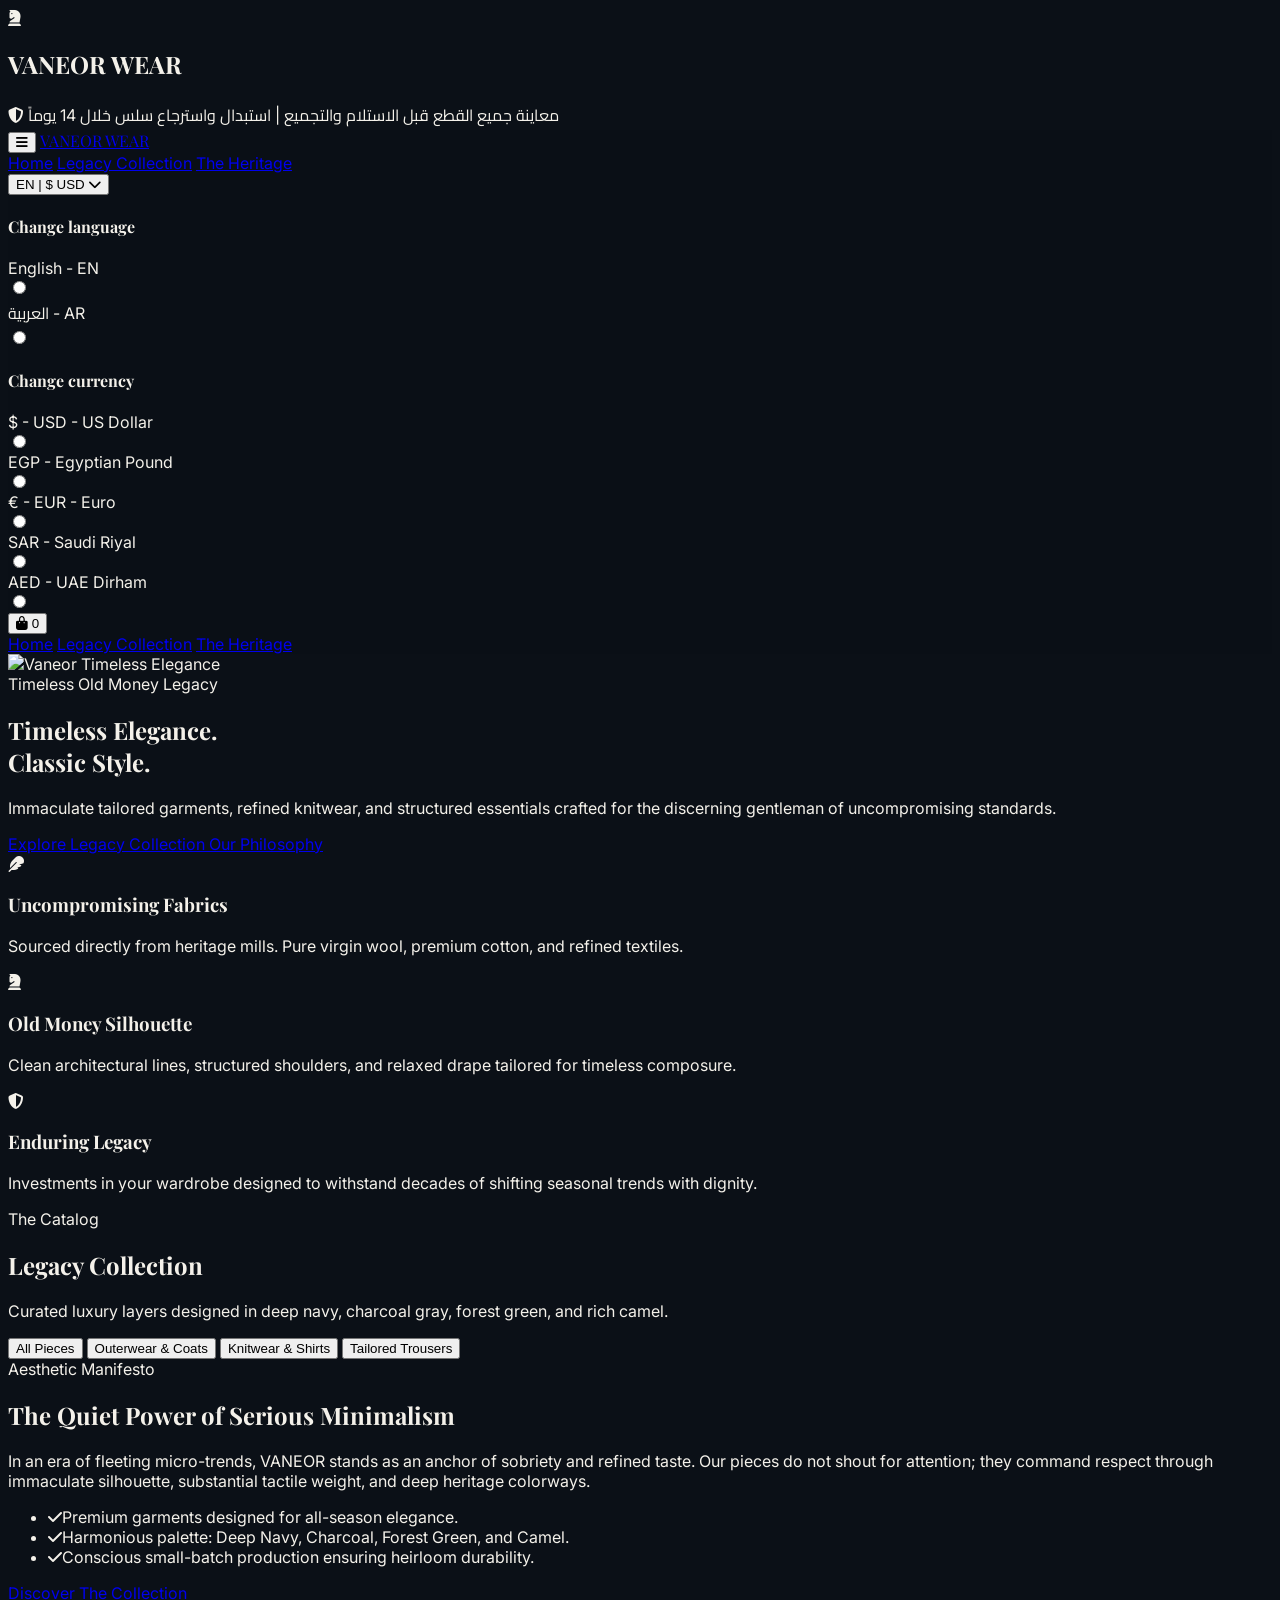
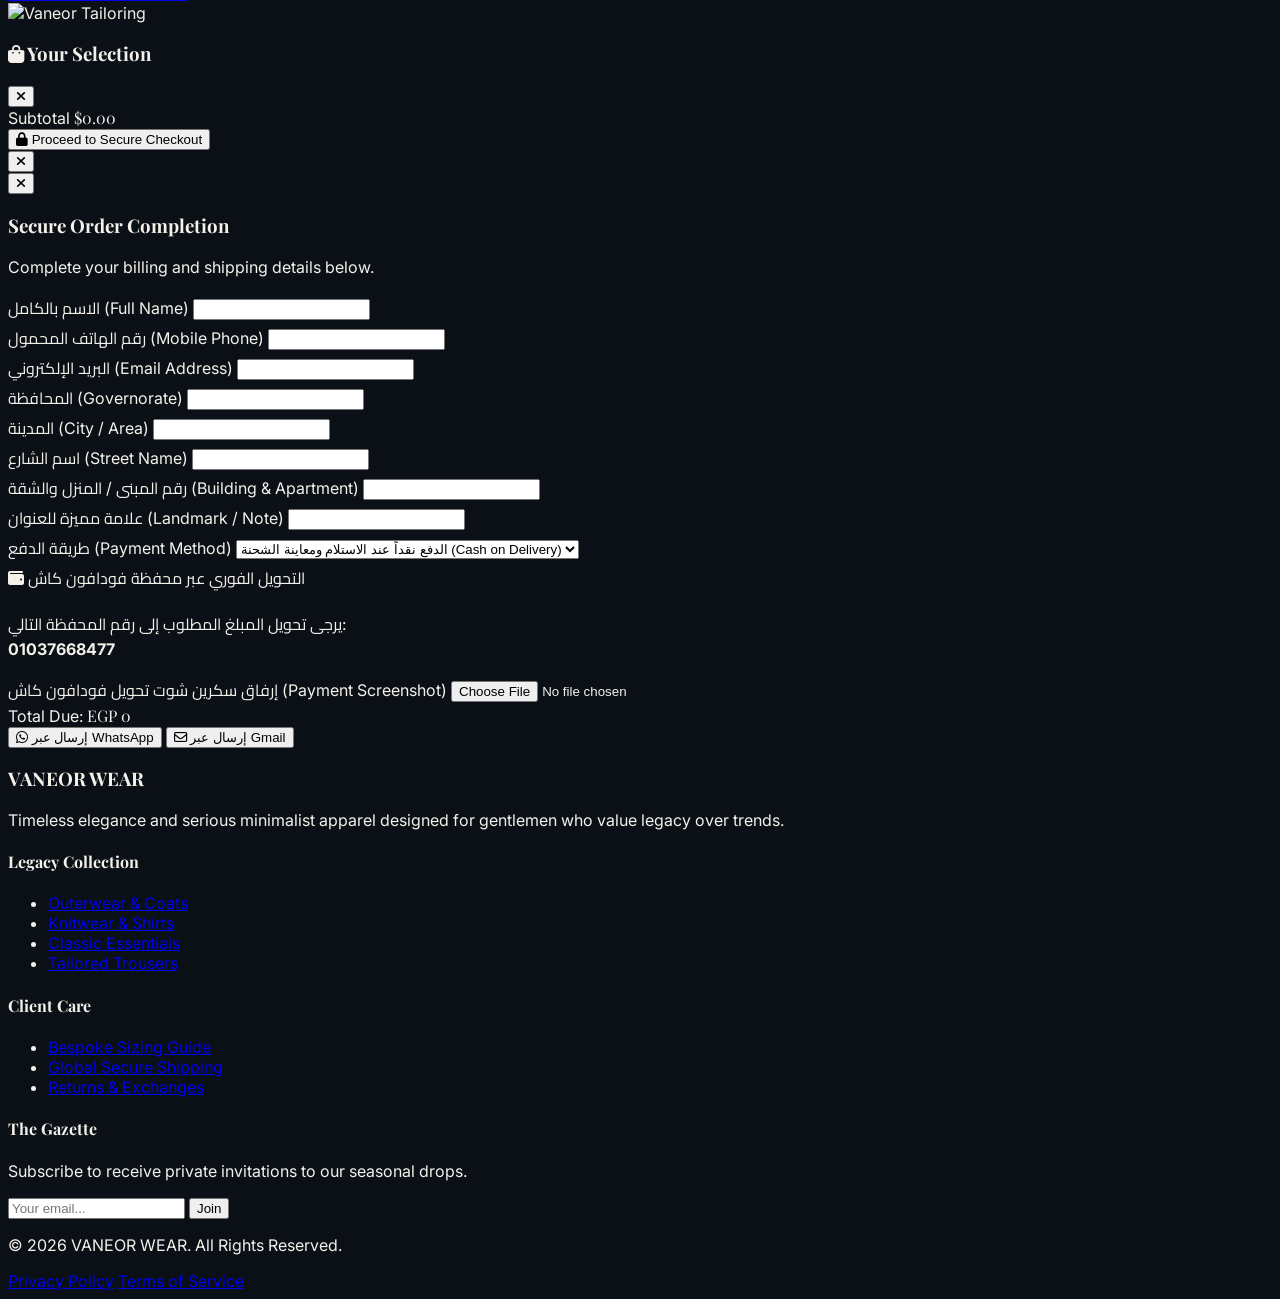
==== commit cc1b0358: "Update index.html" ====
--- a/index.html
+++ b/index.html
@@ -3,8 +3,17 @@
 <head>
     <meta charset="UTF-8">
     <meta name="viewport" content="width=device-width, initial-scale=1.0">
-    <title id="page-title">VANEOR WEAR | Timeless Elegance. Winter Legacy.</title>
-    <meta name="description" content="VANEOR WEAR - Official Store for luxury winter apparel, heavy wool coats, and timeless minimalist menswear." />
+    <title id="page-title">VANEOR WEAR | Timeless Elegance & Classic Style</title>
+    <meta name="description" content="VANEOR WEAR - Official Store for luxury old money apparel, timeless minimalist menswear, and classic style for every season.">
+   <!-- Open Graph / WhatsApp Preview Tags -->
+    <meta name="keywords" content="VANEOR WEAR, VANEOR, old money style, متجر ملابس, فاينور, classic apparel">
+    <meta property="og:type" content="website">
+    <meta property="og:url" content="https://vaneorwear.github.io/store/">
+   <meta property="og:title" content="VANEOR WEAR | Timeless Elegance & Classic Style">
+    <meta property="og:description" content="اكتشف تشكيلة الملابس الفاخرة والمعاطف الكلاسيكية العصرية من VANEOR WEAR.">
+    <meta property="og:image" content="https://i.pinimg.com/736x/5d/62/13/5d62135a72920729abb6eb7f92fbeaf3.jpg">
+    <link rel="icon" type="image/png" href="https://i.ibb.co/TqKv4Sr9/Gemini-Generated-Image-vll590vll590vll5.jpg?v=2">
+    <meta name="google-site-verification" content="goIUZHP9gw13qR4xD5uabcrCnKO-Vm6zbxg3z3x0fQ0" />
     <script src="https://cdn.tailwindcss.com"></script>
     <script>
         tailwind.config = {
@@ -128,23 +137,23 @@
     <!-- Hero Section -->
     <section id="hero" class="relative min-h-[85vh] flex items-center justify-center overflow-hidden px-4">
         <div class="absolute inset-0 z-0">
-           <img id="hero-bg-img" src="https://i.pinimg.com/736x/5d/62/13/5d62135a72920729abb6eb7f92fbeaf3.jpg" alt="Vaneor Winter Elegance" class="w-full h-full object-cover object-center filter brightness-[0.45] contrast-[1.1]">
+           <img id="hero-bg-img" src="https://i.pinimg.com/736x/5d/62/13/5d62135a72920729abb6eb7f92fbeaf3.jpg" alt="Vaneor Timeless Elegance" class="w-full h-full object-cover object-center filter brightness-[0.45] contrast-[1.1]">
             <div class="absolute inset-0 bg-gradient-to-t from-vaneor-dark via-transparent to-vaneor-dark/60"></div>
         </div>
 
         <div class="relative z-10 max-w-4xl mx-auto text-center py-20">
             <span id="hero-subtitle" data-i18n="hero-subtitle" class="inline-block text-xs sm:text-sm uppercase tracking-[0.3em] text-vaneor-camel mb-4 font-semibold border-b border-vaneor-camel/40 pb-2">
-                Autumn / Winter Legacy
+                Timeless Old Money Legacy
             </span>
             <h1 id="hero-title" class="text-3xl sm:text-6xl md:text-7xl font-serif font-bold tracking-tight text-vaneor-cream mb-6 leading-tight">
-                Timeless Elegance. <br/><span class="italic font-normal text-vaneor-camel">Winter Legacy.</span>
+                Timeless Elegance. <br/><span class="italic font-normal text-vaneor-camel">Classic Style.</span>
             </h1>
             <p id="hero-desc" data-i18n="hero-desc" class="max-w-xl mx-auto text-sm sm:text-lg text-gray-300 font-light mb-8 sm:mb-10 leading-relaxed px-2">
-                Immaculate heavy wool coats, structured turtlenecks, and refined tailored trousers crafted for the discerning gentleman of uncompromising standards.
+                Immaculate tailored garments, refined knitwear, and structured essentials crafted for the discerning gentleman of uncompromising standards.
             </p>
             <div class="flex flex-col sm:flex-row items-center justify-center gap-4 px-4">
                 <a href="#collection" data-i18n="hero-btn-explore" class="w-full sm:w-auto px-8 py-4 bg-vaneor-camel text-vaneor-dark font-medium uppercase tracking-widest text-xs sm:text-sm hover:bg-white transition duration-300 shadow-xl text-center">
-                    Explore Winter Legacy
+                    Explore Legacy Collection
                 </a>
                 <a href="#about" data-i18n="hero-btn-philosophy" class="w-full sm:w-auto px-8 py-4 border border-vaneor-cream/30 text-vaneor-cream font-medium uppercase tracking-widest text-xs sm:text-sm hover:border-vaneor-camel hover:text-vaneor-camel transition duration-300 text-center">
                     Our Philosophy
@@ -160,7 +169,7 @@
                 <div class="p-4 sm:p-6">
                     <div class="text-vaneor-camel text-3xl mb-4"><i class="fa-solid fa-feather"></i></div>
                     <h3 data-i18n="feat1-title" class="font-serif text-lg font-semibold mb-2 text-vaneor-cream">Uncompromising Fabrics</h3>
-                    <p data-i18n="feat1-desc" class="text-xs sm:text-sm text-gray-400 font-light">Sourced directly from heritage mills in Biella and Yorkshire. Pure virgin wool, cashmere, and heavy tweed.</p>
+                    <p data-i18n="feat1-desc" class="text-xs sm:text-sm text-gray-400 font-light">Sourced directly from heritage mills. Pure virgin wool, premium cotton, and refined textiles.</p>
                 </div>
                 <div class="p-4 sm:p-6">
                     <div class="text-vaneor-camel text-3xl mb-4"><i class="fa-solid fa-chess-knight"></i></div>
@@ -180,14 +189,14 @@
     <section id="collection" class="py-16 sm:py-24 max-w-7xl mx-auto px-4 sm:px-6 lg:px-8">
         <div class="text-center max-w-2xl mx-auto mb-12 sm:mb-16">
             <span data-i18n="catalog-subtitle" class="text-xs uppercase tracking-[0.3em] text-vaneor-camel font-semibold mb-3 block">The Catalog</span>
-            <h2 data-i18n="catalog-title" class="text-3xl sm:text-5xl font-serif font-bold text-vaneor-cream mb-4">Winter Legacy Collection</h2>
-            <p data-i18n="catalog-desc" class="text-gray-400 text-xs sm:text-base font-light px-2">Curated heavy winter layers designed in deep navy, charcoal gray, forest green, and rich camel.</p>
+            <h2 data-i18n="catalog-title" class="text-3xl sm:text-5xl font-serif font-bold text-vaneor-cream mb-4">Legacy Collection</h2>
+            <p data-i18n="catalog-desc" class="text-gray-400 text-xs sm:text-base font-light px-2">Curated luxury layers designed in deep navy, charcoal gray, forest green, and rich camel.</p>
         </div>
 
         <div id="filter-container" class="flex items-center justify-start sm:justify-center gap-2 overflow-x-auto pb-4 mb-10 no-scrollbar px-2">
             <button data-filter="all" data-i18n="filter-all" class="filter-btn active whitespace-nowrap px-5 py-2.5 text-xs uppercase tracking-widest font-medium transition duration-300 bg-vaneor-camel text-vaneor-dark shadow-md rounded-sm">All Pieces</button>
             <button data-filter="Outerwear" data-i18n="filter-outerwear" class="filter-btn whitespace-nowrap px-5 py-2.5 text-xs uppercase tracking-widest font-medium transition duration-300 bg-vaneor-navy/80 text-gray-300 hover:bg-vaneor-camel hover:text-vaneor-dark border border-gray-800 rounded-sm">Outerwear & Coats</button>
-            <button data-filter="Knitwear" data-i18n="filter-knitwear" class="filter-btn whitespace-nowrap px-5 py-2.5 text-xs uppercase tracking-widest font-medium transition duration-300 bg-vaneor-navy/80 text-gray-300 hover:bg-vaneor-camel hover:text-vaneor-dark border border-gray-800 rounded-sm">Knitwear & Turtlenecks</button>
+            <button data-filter="Knitwear" data-i18n="filter-knitwear" class="filter-btn whitespace-nowrap px-5 py-2.5 text-xs uppercase tracking-widest font-medium transition duration-300 bg-vaneor-navy/80 text-gray-300 hover:bg-vaneor-camel hover:text-vaneor-dark border border-gray-800 rounded-sm">Knitwear & Shirts</button>
             <button data-filter="Trousers" data-i18n="filter-trousers" class="filter-btn whitespace-nowrap px-5 py-2.5 text-xs uppercase tracking-widest font-medium transition duration-300 bg-vaneor-navy/80 text-gray-300 hover:bg-vaneor-camel hover:text-vaneor-dark border border-gray-800 rounded-sm">Tailored Trousers</button>
         </div>
 
@@ -205,7 +214,7 @@
                         In an era of fleeting micro-trends, VANEOR stands as an anchor of sobriety and refined taste. Our pieces do not shout for attention; they command respect through immaculate silhouette, substantial tactile weight, and deep heritage colorways.
                     </p>
                     <ul class="space-y-3 sm:space-y-4 mb-8 text-xs sm:text-sm text-gray-300 font-light">
-                        <li class="flex items-center space-x-3"><i class="fa-solid fa-check text-vaneor-camel"></i><span data-i18n="m-point1">Heavyweight woolens designed for severe winter climates.</span></li>
+                        <li class="flex items-center space-x-3"><i class="fa-solid fa-check text-vaneor-camel"></i><span data-i18n="m-point1">Premium garments designed for all-season elegance.</span></li>
                         <li class="flex items-center space-x-3"><i class="fa-solid fa-check text-vaneor-camel"></i><span data-i18n="m-point2">Harmonious palette: Deep Navy, Charcoal, Forest Green, and Camel.</span></li>
                         <li class="flex items-center space-x-3"><i class="fa-solid fa-check text-vaneor-camel"></i><span data-i18n="m-point3">Conscious small-batch production ensuring heirloom durability.</span></li>
                     </ul>
@@ -358,15 +367,15 @@
                 <div class="space-y-4">
                     <h3 id="footer-brand" class="text-2xl font-serif font-bold tracking-[0.2em] text-vaneor-cream">VANEOR WEAR</h3>
                     <p data-i18n="footer-about" class="text-xs text-gray-400 font-light leading-relaxed">
-                        Timeless elegance and serious minimalist winter apparel designed for gentlemen who value legacy over trends.
+                        Timeless elegance and serious minimalist apparel designed for gentlemen who value legacy over trends.
                     </p>
                 </div>
                 <div>
-                    <h4 data-i18n="footer-legacy" class="text-xs uppercase tracking-[0.2em] font-semibold text-vaneor-camel mb-4">Winter Legacy</h4>
+                    <h4 data-i18n="footer-legacy" class="text-xs uppercase tracking-[0.2em] font-semibold text-vaneor-camel mb-4">Legacy Collection</h4>
                     <ul class="space-y-2.5 text-xs text-gray-400 font-light">
-                        <li><a href="#collection" data-i18n="cat-coats" class="hover:text-vaneor-cream transition">Wool Coats</a></li>
-                        <li><a href="#collection" data-i18n="cat-turtlenecks" class="hover:text-vaneor-cream transition">Cashmere Turtlenecks</a></li>
-                        <li><a href="#collection" data-i18n="cat-knitwear" class="hover:text-vaneor-cream transition">Heavy Knitwear</a></li>
+                        <li><a href="#collection" data-i18n="cat-coats" class="hover:text-vaneor-cream transition">Outerwear & Coats</a></li>
+                        <li><a href="#collection" data-i18n="cat-turtlenecks" class="hover:text-vaneor-cream transition">Knitwear & Shirts</a></li>
+                        <li><a href="#collection" data-i18n="cat-knitwear" class="hover:text-vaneor-cream transition">Classic Essentials</a></li>
                         <li><a href="#collection" data-i18n="cat-trousers" class="hover:text-vaneor-cream transition">Tailored Trousers</a></li>
                     </ul>
                 </div>
@@ -415,12 +424,12 @@
         const db = getFirestore(app);
 
         // Currencies with live exchange rates fallback
-       const currencies = {
+        const currencies = {
             EGP: { symbol: 'EGP ', rate: 1, name: 'Egyptian Pound' },
-            USD: { symbol: '$', rate: 1 / 50.5, name: 'US Dollar' }, // أو معدل الصرف الحقيقي الحالي
-            EUR: { symbol: '€', rate: 1 / 55, name: 'Euro' },
-            SAR: { symbol: 'SAR ', rate: 1 / 13.5, name: 'Saudi Riyal' },
-            AED: { symbol: 'AED ', rate: 1 / 13.7, name: 'UAE Dirham' }
+            USD: { symbol: '$', rate: 0.02, name: 'US Dollar' },
+            EUR: { symbol: '€', rate: 0.018, name: 'Euro' },
+            SAR: { symbol: 'SAR ', rate: 0.075, name: 'Saudi Riyal' },
+            AED: { symbol: 'AED ', rate: 0.073, name: 'UAE Dirham' }
         };
 
         const flags = { en: 'fi-gb', ar: 'fi-eg' };
@@ -429,25 +438,25 @@
             en: {
                 "change-language": "Change language", "change-currency": "Change currency",
                 "nav-home": "Home", "nav-collection": "Legacy Collection", "nav-heritage": "The Heritage",
-                "hero-subtitle": "Autumn / Winter Legacy", "hero-title": "Timeless Elegance. Winter Legacy.",
-                "hero-desc": "Immaculate heavy wool coats, structured turtlenecks, and refined tailored trousers.",
-                "hero-btn-explore": "Explore Winter Legacy", "hero-btn-philosophy": "Our Philosophy",
-                "catalog-subtitle": "The Catalog", "catalog-title": "Winter Legacy Collection",
-                "catalog-desc": "Curated heavy winter layers designed in deep navy, charcoal gray, forest green, and rich camel.",
-                "filter-all": "All Pieces", "filter-outerwear": "Outerwear & Coats", "filter-knitwear": "Knitwear & Turtlenecks", "filter-trousers": "Tailored Trousers",
+                "hero-subtitle": "Timeless Old Money Legacy", "hero-title": "Timeless Elegance. Classic Style.",
+                "hero-desc": "Immaculate tailored garments, refined knitwear, and structured essentials crafted for the discerning gentleman.",
+                "hero-btn-explore": "Explore Legacy Collection", "hero-btn-philosophy": "Our Philosophy",
+                "catalog-subtitle": "The Catalog", "catalog-title": "Legacy Collection",
+                "catalog-desc": "Curated luxury apparel designed in deep navy, charcoal gray, forest green, and rich camel.",
+                "filter-all": "All Pieces", "filter-outerwear": "Outerwear & Coats", "filter-knitwear": "Knitwear & Shirts", "filter-trousers": "Tailored Trousers",
                 "cart-title": "Your Selection", "cart-subtotal": "Subtotal", "cart-checkout": "Proceed to Secure Checkout",
                 "checkout-title": "Secure Order Completion", "checkout-desc": "Complete your billing and shipping details below.",
                 "total-due": "Total Due:", "quick-view": "Select Size & Details", "add-bag": "Add to Bag", "select-size": "Select Size Required", "size-warning": "Please select a size before adding to bag."
             },
             ar: {
                 "change-language": "تغيير اللغة", "change-currency": "تغيير العملة",
-                "nav-home": "الرئيسية", "nav-collection": "المجموعة الشتوية", "nav-heritage": "عن الفخامة",
-                "hero-subtitle": "إرث الخريف والشتاء", "hero-title": "أناقة خالدة. إرث شتوي.",
-                "hero-desc": "معاطف صوف ثقيلة، بلوفرات هاي كول فاخرة، وبنطلونات كلاسيكية مفصلة صُممت للرجل الأنيق.",
-                "hero-btn-explore": "اكتشف المجموعة الشتوية", "hero-btn-philosophy": "فلسفتنا",
-                "catalog-subtitle": "الكتالوج", "catalog-title": "تشكيلة الشتاء الملكية",
-                "catalog-desc": "قطع كلاسيكية فاخرة بألوان الشتاء الجادة.",
-                "filter-all": "جميع القطع", "filter-outerwear": "معاطف وجواكت", "filter-knitwear": "تريكو وهاي كول", "filter-trousers": "بنطلونات كلاسيك",
+                "nav-home": "الرئيسية", "nav-collection": "مجموعة التراث", "nav-heritage": "عن الفخامة",
+                "hero-subtitle": "إرث الأناقة الكلاسيكية", "hero-title": "أناقة خالدة. ستايل كلاسيكي.",
+                "hero-desc": "ملابس مفصلة بدقة، تريكو فاخر، وأساسيات راقية صُممت للرجل الأنيق.",
+                "hero-btn-explore": "اكتشف المجموعة الكلاسيكية", "hero-btn-philosophy": "فلسفتنا",
+                "catalog-subtitle": "الكتالوج", "catalog-title": "التشكيلة الملكية الكلاسيكية",
+                "catalog-desc": "قطع كلاسيكية فاخرة بألوان الأولد موني الراقي.",
+                "filter-all": "جميع القطع", "filter-outerwear": "معاطف وجواكت", "filter-knitwear": "تريكو وقمصان", "filter-trousers": "بنطلونات كلاسيك",
                 "cart-title": "حقيبة التسوق", "cart-subtotal": "المجموع الفرعي", "cart-checkout": "إتمام الطلب الفاخر",
                 "checkout-title": "تأكيد الطلب الفاخر", "checkout-desc": "قم بإدخال بيانات الشحن والدفع الخاصة بك أدناه.",
                 "total-due": "المجموع الكلي:", "quick-view": "اختر المقاس والتفاصيل", "add-bag": "إضافة للحقيبة", "select-size": "اختر المقاس المطلوب", "size-warning": "يرجى اختيار المقاس المناسب قبل الإضافة للحقيّبة."
@@ -466,13 +475,12 @@
 
         const kachingAudio = new Audio('https://assets.mixkit.co/active_storage/sfx/2013/2013-preview.mp3');
 
-        // Fetch live market exchange rates automatically
         async function fetchLiveExchangeRates() {
             try {
-                const response = await fetch('https://open.er-api.com/v6/latest/USD');
+                const response = await fetch('https://open.er-api.com/v6/latest/EGP');
                 const data = await response.json();
                 if (data && data.rates) {
-                    if (data.rates.EGP) currencies.EGP.rate = data.rates.EGP;
+                    if (data.rates.USD) currencies.USD.rate = data.rates.USD;
                     if (data.rates.EUR) currencies.EUR.rate = data.rates.EUR;
                     if (data.rates.SAR) currencies.SAR.rate = data.rates.SAR;
                     if (data.rates.AED) currencies.AED.rate = data.rates.AED;
@@ -484,17 +492,14 @@
 
         async function initStore() {
             try {
-                // Fetch live exchange rates in background
                 await fetchLiveExchangeRates();
 
-                // Fetch Products from Cloud Firestore
                 const querySnapshot = await getDocs(collection(db, "products"));
                 products = [];
                 querySnapshot.forEach((docSnap) => {
                     products.push(docSnap.data());
                 });
 
-                // Fetch Settings
                 const settingsDoc = await getDoc(doc(db, "settings", "store_settings"));
                 if(settingsDoc.exists()) {
                     siteSettings = settingsDoc.data();
@@ -502,21 +507,19 @@
                     siteSettings = { whatsapp: "201037664877", email: "vaneor.wear@gmail.com" };
                 }
 
-                // Fetch Content
                 const contentDoc = await getDoc(doc(db, "content", "store_content"));
                 if(contentDoc.exists()) {
                     siteContent = contentDoc.data();
                 } else {
                     siteContent = {
                         brand: "VANEOR WEAR",
-                        subtitle: "Autumn / Winter Legacy",
-                        title: "Timeless Elegance. Winter Legacy.",
+                        subtitle: "Timeless Old Money Legacy",
+                        title: "Timeless Elegance. Classic Style.",
                         heroBg: "https://i.pinimg.com/736x/5d/62/13/5d62135a72920729abb6eb7f92fbeaf3.jpg",
-                        desc: "Immaculate heavy wool coats..."
+                        desc: "Immaculate tailored garments..."
                     };
                 }
 
-                // Update UI elements dynamically from cloud
                 applySiteContent();
                 initRadioStates();
                 applyLanguage(currentLang);
@@ -526,7 +529,6 @@
                 setupEventListeners();
                 createCustomAlertModal();
 
-                // Smoothly hide loader and reveal product grid
                 const loader = document.getElementById('store-loader');
                 if(loader) {
                     loader.style.opacity = '0';
@@ -550,9 +552,9 @@
             if(currRadio) currRadio.checked = true;
         }
 
-      window.formatPrice = function(baseAmount) {
+        window.formatPrice = function(baseAmount) {
             const curr = currencies[currentCurr] || currencies.EGP;
-            const converted = baseAmount * curr.rate;
+            const converted = currentCurr === 'EGP' ? baseAmount : (baseAmount * curr.rate);
             return `${curr.symbol}${converted.toLocaleString(undefined, { minimumFractionDigits: 0, maximumFractionDigits: 2 })}`;
         }
 
@@ -675,7 +677,7 @@
                     </div>
                     <div class="p-4 sm:p-6 flex flex-col flex-1 justify-between">
                         <div>
-                            <span class="text-[10px] sm:text-[11px] uppercase tracking-widest text-gray-400 block mb-1 font-bold">${p.color || 'Winter Palette'}</span>
+                            <span class="text-[10px] sm:text-[11px] uppercase tracking-widest text-gray-400 block mb-1 font-bold">${p.color || 'Classic Palette'}</span>
                             <h3 class="font-serif text-base sm:text-lg font-bold text-vaneor-cream mb-2 group-hover:text-vaneor-camel transition">${p.name}</h3>
                         </div>
                         <div class="pt-4 flex items-center justify-between border-t border-gray-800 mt-4">
@@ -784,7 +786,7 @@
                     ` : ''}
                 </div>
                 <div class="space-y-4">
-                    <span class="text-xs uppercase tracking-widest text-vaneor-camel block font-bold">${p.category} • ${p.color || 'Winter Collection'}</span>
+                    <span class="text-xs uppercase tracking-widest text-vaneor-camel block font-bold">${p.category} • ${p.color || 'Classic Collection'}</span>
                     <h3 class="font-serif text-xl sm:text-2xl font-bold text-vaneor-cream">${p.name}</h3>
                     ${priceHtml}
                     <p class="text-xs sm:text-sm text-gray-300 font-light leading-relaxed">${p.description}</p>
@@ -1103,7 +1105,6 @@
             }, 3000);
         }
 
-        // Run initialization on page load
         initStore();
     </script>
 </body>
